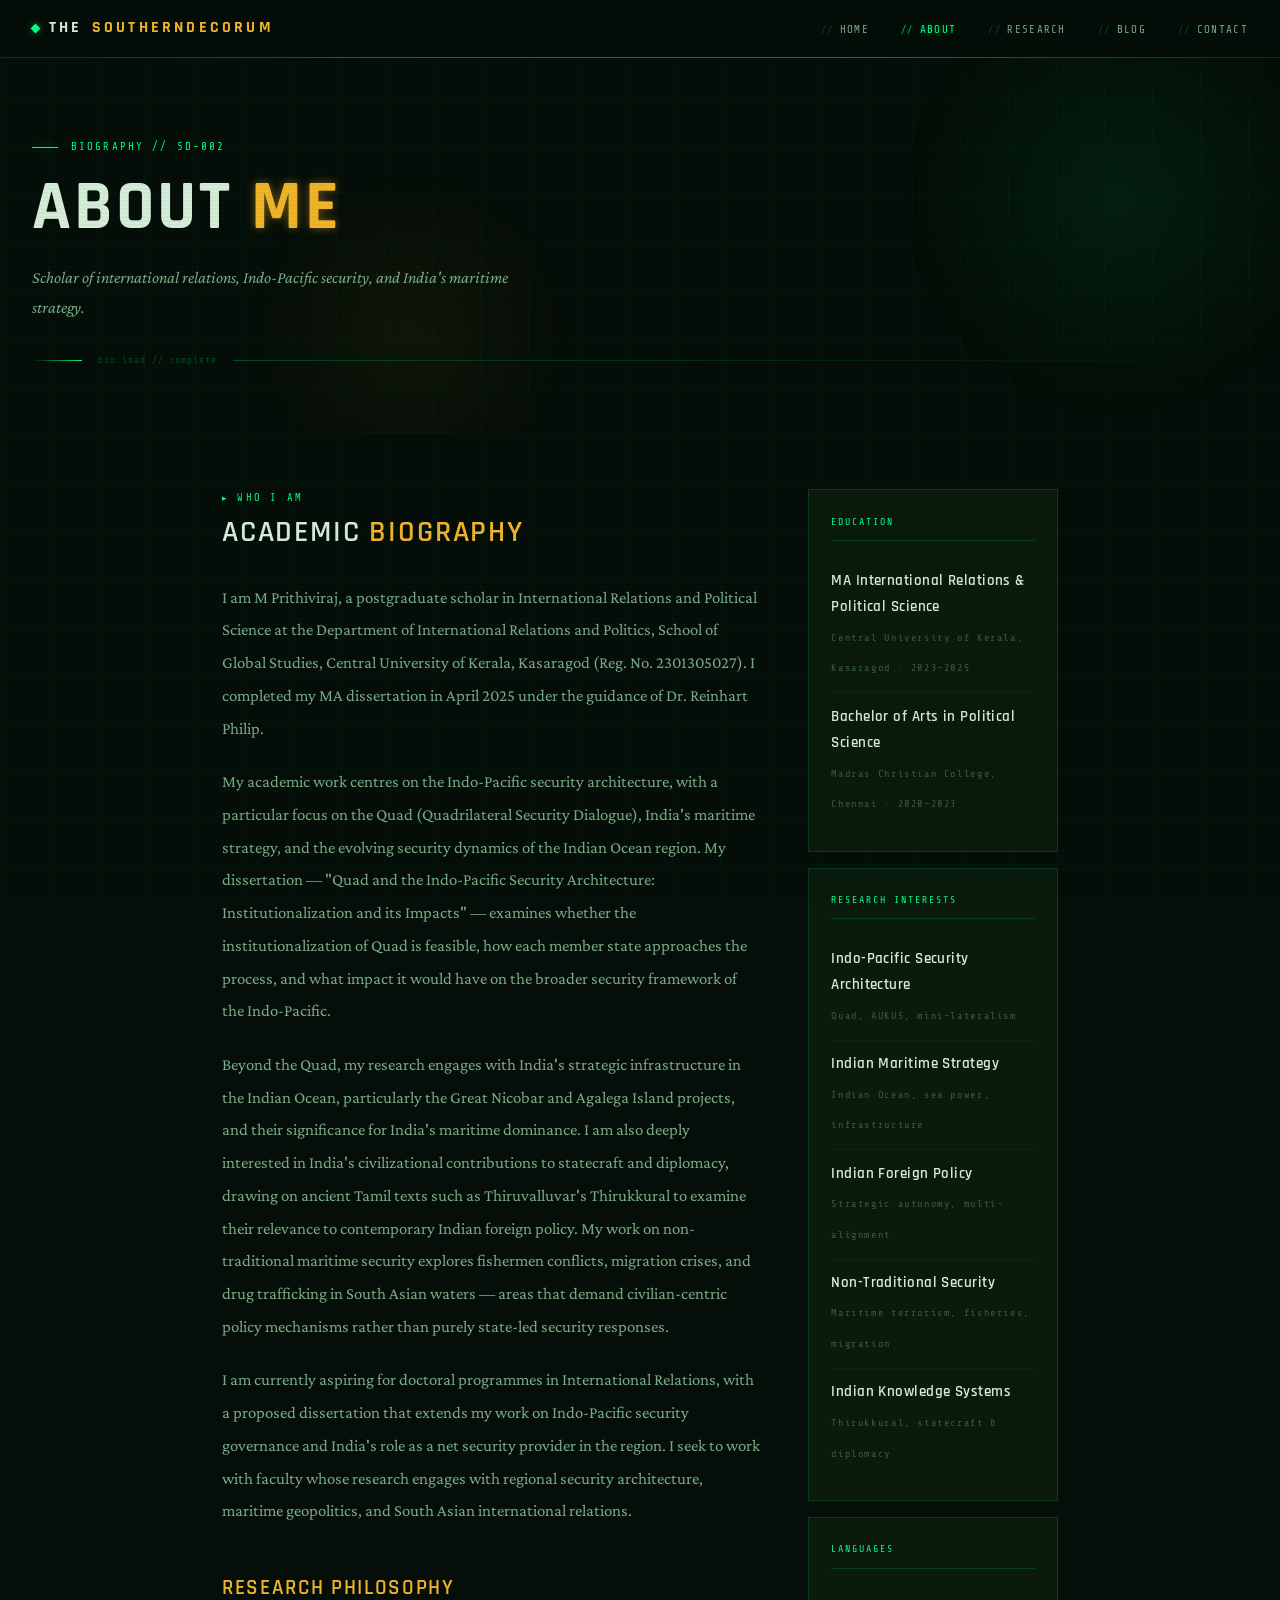
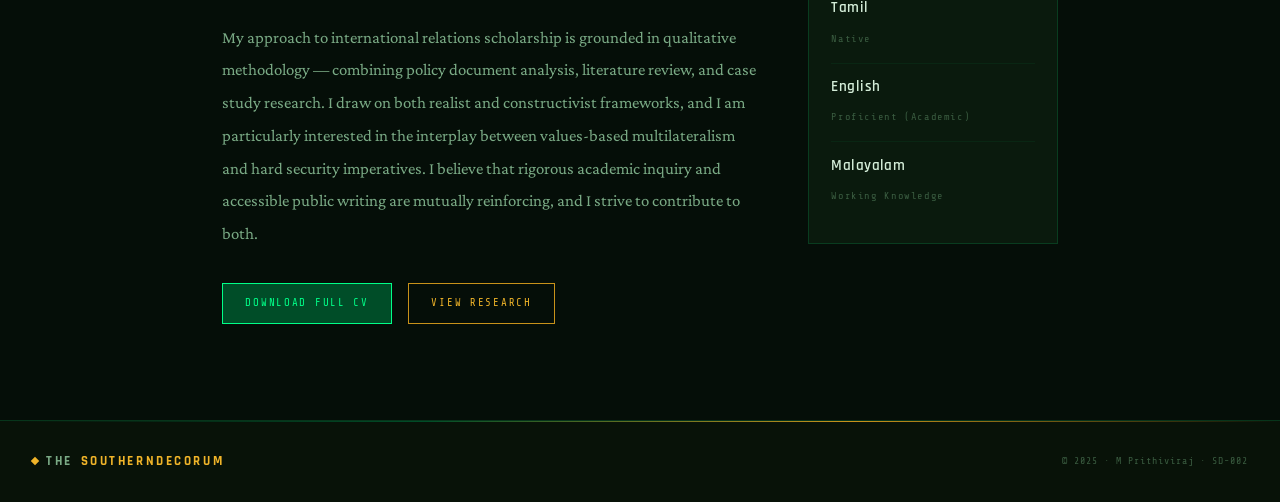
==== about.html @ d2f914d4 "Update about.html" ====
<!DOCTYPE html>
<html lang="en">
<head>
  <meta charset="UTF-8">
  <meta name="viewport" content="width=device-width, initial-scale=1.0">
  <title>About — The Southerndecorum</title>
  <link rel="stylesheet" href="style.css">
</head>
<body>
<div class="grid-bg"></div>

<nav>
  <a href="index.html" class="nav-brand"><span class="dot"></span>The <span>Southerndecorum</span></a>
  <ul class="nav-links">
    <li><a href="index.html">Home</a></li>
    <li><a href="about.html" class="active">About</a></li>
    <li><a href="research.html">Research</a></li>
    <li><a href="blog.html">Blog</a></li>
    <li><a href="contact.html">Contact</a></li>
  </ul>
</nav>

<header class="page-header">
  <div class="header-tag">Biography // SD-002</div>
  <h1>About <em>Me</em></h1>
  <p class="header-sub">Scholar of international relations, Indo-Pacific security, and India's maritime strategy.</p>
  <div class="header-divider"><span>bio.load // complete</span></div>
</header>

<main class="inner">
  <div class="about-grid">
    <div>
      <div class="section-label">Who I Am</div>
      <h2 class="section-heading">Academic <span>Biography</span></h2>

      <div class="article-body">
        <p>I am M Prithiviraj, a postgraduate scholar in International Relations and Political Science at the Department of International Relations and Politics, School of Global Studies, Central University of Kerala, Kasaragod (Reg. No. 2301305027). I completed my MA dissertation in April 2025 under the guidance of Dr. Reinhart Philip.</p>

        <p>My academic work centres on the Indo-Pacific security architecture, with a particular focus on the Quad (Quadrilateral Security Dialogue), India's maritime strategy, and the evolving security dynamics of the Indian Ocean region. My dissertation — "Quad and the Indo-Pacific Security Architecture: Institutionalization and its Impacts" — examines whether the institutionalization of Quad is feasible, how each member state approaches the process, and what impact it would have on the broader security framework of the Indo-Pacific.</p>

        <p>Beyond the Quad, my research engages with India's strategic infrastructure in the Indian Ocean, particularly the Great Nicobar and Agalega Island projects, and their significance for India's maritime dominance. I am also deeply interested in India's civilizational contributions to statecraft and diplomacy, drawing on ancient Tamil texts such as Thiruvalluvar's Thirukkural to examine their relevance to contemporary Indian foreign policy. My work on non-traditional maritime security explores fishermen conflicts, migration crises, and drug trafficking in South Asian waters — areas that demand civilian-centric policy mechanisms rather than purely state-led security responses.</p>

        <p>I am currently aspiring for doctoral programmes in International Relations, with a proposed dissertation that extends my work on Indo-Pacific security governance and India's role as a net security provider in the region. I seek to work with faculty whose research engages with regional security architecture, maritime geopolitics, and South Asian international relations.</p>

        <h2>Research Philosophy</h2>

        <p>My approach to international relations scholarship is grounded in qualitative methodology — combining policy document analysis, literature review, and case study research. I draw on both realist and constructivist frameworks, and I am particularly interested in the interplay between values-based multilateralism and hard security imperatives. I believe that rigorous academic inquiry and accessible public writing are mutually reinforcing, and I strive to contribute to both.</p>
      </div>

      <div class="mt-2">
        <a href="cv.pdf" class="btn btn-em" target="_blank">Download Full CV</a>
        <a href="research.html" class="btn btn-gold" style="margin-left:0.8rem;">View Research</a>
      </div>
    </div>

    <div>
      <div class="cred-box">
        <div class="cred-box-title">Education</div>
        <div class="cred-item">
          <strong>MA International Relations &amp; Political Science</strong>
          <span>Central University of Kerala, Kasaragod · 2023–2025</span>
        </div>
        <div class="cred-item">
          <strong>Bachelor of Arts in Political Science</strong>
          <span>Madras Christian College, Chennai · 2020–2023</span>
        </div>
      </div>

      <div class="cred-box">
        <div class="cred-box-title">Research Interests</div>
        <div class="cred-item"><strong>Indo-Pacific Security Architecture</strong><span>Quad, AUKUS, mini-lateralism</span></div>
        <div class="cred-item"><strong>Indian Maritime Strategy</strong><span>Indian Ocean, sea power, infrastructure</span></div>
        <div class="cred-item"><strong>Indian Foreign Policy</strong><span>Strategic autonomy, multi-alignment</span></div>
        <div class="cred-item"><strong>Non-Traditional Security</strong><span>Maritime terrorism, fisheries, migration</span></div>
        <div class="cred-item"><strong>Indian Knowledge Systems</strong><span>Thirukkural, statecraft &amp; diplomacy</span></div>
      </div>

      <div class="cred-box">
        <div class="cred-box-title">Languages</div>
        <div class="cred-item"><strong>Tamil</strong><span>Native</span></div>
        <div class="cred-item"><strong>English</strong><span>Proficient (Academic)</span></div>
        <div class="cred-item"><strong>Malayalam</strong><span>Working Knowledge</span></div>
      </div>
    </div>
  </div>
</main>

<footer>
  <div class="footer-brand"><span class="fd"></span> The <span>Southerndecorum</span></div>
  <div class="footer-note">© 2025 · M Prithiviraj · SD-002</div>
</footer>
</body>
</html>
---- style.css ----
@import url('https://fonts.googleapis.com/css2?family=Rajdhani:wght@300;400;500;600;700&family=Crimson+Pro:ital,wght@0,300;0,400;0,600;1,300;1,400&family=Share+Tech+Mono&display=swap');

*, *::before, *::after { box-sizing: border-box; margin: 0; padding: 0; }

:root {
  --bg:        #050e08;
  --bg2:       #081208;
  --bg3:       #0c1a0f;
  --panel:     #0a1a0d;
  --em:        #00ff88;
  --em-dim:    #00c96a;
  --em-dark:   #004d28;
  --gold:      #f0b429;
  --gold-dim:  #c8921a;
  --gold-pale: #ffd97a;
  --text:      #d4edd8;
  --text-dim:  #7aaa85;
  --text-faint:#3a5c40;
  --border:    rgba(0,255,136,0.15);
  --border-gold: rgba(240,180,41,0.25);
  --mono:      'Share Tech Mono', monospace;
  --sans:      'Rajdhani', sans-serif;
  --serif:     'Crimson Pro', Georgia, serif;
  --glow-sm:   0 0 8px rgba(0,255,136,0.4);
  --glow-gold: 0 0 10px rgba(240,180,41,0.45);
}

html { scroll-behavior: smooth; }

body {
  background: var(--bg);
  color: var(--text);
  font-family: var(--serif);
  font-size: 17px;
  line-height: 1.8;
  min-height: 100vh;
  overflow-x: hidden;
}

body::before {
  content: '';
  position: fixed; inset: 0;
  background: repeating-linear-gradient(0deg, transparent, transparent 2px, rgba(0,0,0,0.022) 2px, rgba(0,0,0,0.022) 4px);
  pointer-events: none; z-index: 9999;
}

.grid-bg {
  position: fixed; inset: 0;
  background-image:
    linear-gradient(rgba(0,255,136,0.032) 1px, transparent 1px),
    linear-gradient(90deg, rgba(0,255,136,0.032) 1px, transparent 1px);
  background-size: 48px 48px;
  pointer-events: none; z-index: 0;
}

/* ── NAV ── */
nav {
  position: sticky; top: 0; z-index: 500;
  background: rgba(5,14,8,0.96);
  backdrop-filter: blur(16px);
  border-bottom: 1px solid var(--border);
  padding: 0 2rem; height: 58px;
  display: flex; align-items: center; justify-content: space-between;
}
nav::after {
  content: ''; position: absolute; bottom: -1px; left: 0; right: 0; height: 1px;
  background: linear-gradient(90deg, transparent, var(--em), var(--gold), transparent);
  opacity: 0.35;
}
.nav-brand {
  font-family: var(--sans); font-size: 1rem; font-weight: 700;
  letter-spacing: 0.2em; text-transform: uppercase;
  text-decoration: none; color: var(--text);
  display: flex; align-items: center; gap: 0.6rem;
}
.nav-brand .dot { width: 7px; height: 7px; background: var(--em); transform: rotate(45deg); box-shadow: var(--glow-sm); flex-shrink: 0; }
.nav-brand span { color: var(--gold); }
.nav-links { display: flex; gap: 2rem; list-style: none; }
.nav-links a { font-family: var(--mono); font-size: 0.68rem; letter-spacing: 0.12em; text-transform: uppercase; color: var(--text-dim); text-decoration: none; transition: color 0.2s, text-shadow 0.2s; }
.nav-links a::before { content: '// '; color: var(--em-dark); font-size: 0.6rem; }
.nav-links a:hover, .nav-links a.active { color: var(--em); text-shadow: var(--glow-sm); }
.nav-links a:hover::before, .nav-links a.active::before { color: var(--em-dim); }

/* ── HOMEPAGE GRID ── */
.homepage {
  position: relative; z-index: 1;
  display: flex; flex-direction: column;
  max-width: 1200px; margin: 0 auto;
  padding: 0 1.5rem 4rem;
}

.hp-row {
  display: grid;
  border: 1px solid var(--border);
  border-top: none;
}
.hp-row:first-child { border-top: 1px solid var(--border); margin-top: 2rem; }

.hp-row-top  { grid-template-columns: 200px 1fr 280px; }
.hp-row-mid  { grid-template-columns: 1fr 1px 300px; }
.hp-row-bot  { grid-template-columns: 1fr 1px 300px; }

.hp-cell {
  padding: 2rem 1.8rem;
  border-right: 1px solid var(--border);
  position: relative;
}
.hp-cell:last-child { border-right: none; }

.vdivider {
  display: flex; flex-direction: column; align-items: center;
  padding: 1.5rem 0;
}
.vd-line { flex: 1; width: 1px; background: linear-gradient(180deg, transparent, var(--border), transparent); }
.vd-gem { width: 7px; height: 7px; background: var(--gold); transform: rotate(45deg); box-shadow: var(--glow-gold); flex-shrink: 0; margin: 6px 0; }

/* ── CELL SHARED ── */
.clabel {
  font-family: var(--mono); font-size: 0.64rem;
  letter-spacing: 0.22em; text-transform: uppercase;
  color: var(--em); margin-bottom: 1.2rem;
  display: flex; align-items: center; gap: 0.5rem;
}
.clabel::before { content: '▸'; font-size: 0.55rem; }

.clink {
  font-family: var(--mono); font-size: 0.68rem; letter-spacing: 0.12em;
  text-transform: uppercase; color: var(--em); text-decoration: none;
  transition: text-shadow 0.2s;
}
.clink:hover { text-shadow: var(--glow-sm); }
.clink.sm { font-size: 0.62rem; }

/* ── PHOTO CELL ── */
.photo-cell { display: flex; flex-direction: column; align-items: center; justify-content: center; gap: 1rem; }
.photo-frame { position: relative; padding: 2px; background: linear-gradient(135deg, var(--em-dark), var(--gold-dim)); }
.photo-frame::before, .photo-frame::after { content: ''; position: absolute; width: 16px; height: 16px; border-color: var(--gold); border-style: solid; }
.photo-frame::before { top: -5px; left: -5px; border-width: 2px 0 0 2px; }
.photo-frame::after  { bottom: -5px; right: -5px; border-width: 0 2px 2px 0; }
.photo-inner {
  width: 150px; height: 200px;
  background: var(--bg3); border: 1px solid var(--border);
  overflow: hidden; display: flex; align-items: center; justify-content: center;
}
.photo-inner img { width: 100%; height: 100%; object-fit: cover; object-position: center top; display: block; }
.photo-name { font-family: var(--sans); font-size: 0.9rem; font-weight: 600; letter-spacing: 0.1em; text-transform: uppercase; color: var(--gold); text-align: center; }

/* ── TITLE CELL ── */
.title-cell { display: flex; flex-direction: column; align-items: center; justify-content: center; text-align: center; padding: 3rem 2rem; }
.htag { font-family: var(--mono); font-size: 0.65rem; letter-spacing: 0.2em; text-transform: uppercase; color: var(--em); margin-bottom: 1rem; display: flex; align-items: center; gap: 0.6rem; }
.htag::before, .htag::after { content: ''; display: inline-block; width: 20px; height: 1px; background: var(--em); box-shadow: var(--glow-sm); }
.site-h1 { font-family: var(--sans); font-weight: 700; line-height: 1.0; font-size: clamp(2rem, 3.5vw, 3.2rem); letter-spacing: 0.04em; text-transform: uppercase; color: var(--text); }
.site-h1 em { font-style: normal; color: var(--gold); text-shadow: var(--glow-gold); }
.eg { color: var(--em); text-shadow: var(--glow-sm); }
.site-sub { font-family: var(--serif); font-size: 0.92rem; font-style: italic; color: var(--text-dim); margin-top: 1rem; max-width: 380px; line-height: 1.7; }
.title-line { width: 50px; height: 1px; background: linear-gradient(90deg, var(--em), var(--gold)); margin-top: 1.2rem; box-shadow: var(--glow-sm); }

/* ── ABOUT CELL ── */
.about-cell { display: flex; flex-direction: column; justify-content: center; }
.about-text { font-family: var(--serif); font-size: 0.95rem; color: var(--text-dim); line-height: 1.85; margin-bottom: 1rem; }

/* ── BLOG CELL ── */
.blog-card { border-left: 2px solid var(--border); padding: 0.9rem 1rem; margin-bottom: 0.8rem; transition: border-color 0.2s; }
.blog-card:hover { border-left-color: var(--em); }
.featured-card { border-left-color: var(--gold); background: rgba(240,180,41,0.03); padding: 1.2rem; margin-bottom: 1.2rem; }
.featured-card:hover { border-left-color: var(--gold-pale); }
.soon-card { opacity: 0.4; }
.bcard-tag { font-family: var(--mono); font-size: 0.6rem; letter-spacing: 0.16em; text-transform: uppercase; color: var(--gold); margin-bottom: 0.35rem; }
.bcard-title { font-family: var(--sans); font-size: 1rem; font-weight: 600; letter-spacing: 0.03em; color: var(--text); text-decoration: none; display: block; margin-bottom: 0.4rem; transition: color 0.2s; line-height: 1.3; }
.bcard-title:hover { color: var(--em); }
.bcard-title.sm { font-size: 0.88rem; }
.bcard-desc { font-family: var(--serif); font-size: 0.86rem; color: var(--text-dim); line-height: 1.7; margin-bottom: 0.6rem; }

/* ── RESEARCH CELL ── */
.rcard { display: flex; gap: 1rem; align-items: flex-start; padding: 0.9rem 0; border-bottom: 1px solid rgba(0,255,136,0.06); }
.rcard:last-of-type { border-bottom: none; }
.rcard-num { font-family: var(--mono); font-size: 0.68rem; color: var(--em); flex-shrink: 0; padding-top: 3px; letter-spacing: 0.06em; }
.rcard-title { font-family: var(--sans); font-size: 0.92rem; font-weight: 600; color: var(--text); text-decoration: none; display: block; margin-bottom: 0.2rem; transition: color 0.2s; line-height: 1.35; }
.rcard-title:hover { color: var(--em); }
.rcard-meta { font-family: var(--mono); font-size: 0.6rem; color: var(--text-faint); letter-spacing: 0.06em; }

/* ── CONTACTS CELL ── */
.contact-row { display: flex; gap: 1rem; align-items: center; padding: 0.8rem 0; border-bottom: 1px solid rgba(0,255,136,0.06); text-decoration: none; transition: background 0.15s; }
.contact-row:last-of-type { border-bottom: none; }
.contact-row:hover .cval { color: var(--em); }
.cicon { font-family: var(--mono); font-size: 0.68rem; color: var(--gold); background: rgba(240,180,41,0.1); border: 1px solid var(--border-gold); width: 28px; height: 28px; display: flex; align-items: center; justify-content: center; flex-shrink: 0; }
.ctype { font-family: var(--mono); font-size: 0.58rem; letter-spacing: 0.14em; text-transform: uppercase; color: var(--text-faint); display: block; }
.cval { font-family: var(--serif); font-size: 0.88rem; color: var(--text-dim); transition: color 0.2s; }

/* ── DOWNLOAD LINKS CELL ── */
.dlrow { display: flex; gap: 0.8rem; align-items: center; padding: 0.7rem 0; border-bottom: 1px solid rgba(0,255,136,0.06); text-decoration: none; }
.dlrow:last-child { border-bottom: none; }
.dlrow:hover .dlname { color: var(--em); }
.dlnum { font-family: var(--mono); font-size: 0.63rem; color: var(--em-dim); flex-shrink: 0; min-width: 32px; }
.dlname { font-family: var(--serif); font-size: 0.88rem; color: var(--text-dim); flex: 1; transition: color 0.2s; line-height: 1.3; }
.dlext { font-family: var(--mono); font-size: 0.58rem; letter-spacing: 0.1em; color: var(--text-faint); flex-shrink: 0; transition: color 0.2s; }
.gold-dl .dlnum { color: var(--gold); }
.gold-dl:hover .dlname { color: var(--gold-pale); }

/* ── INNER PAGES ── */
.page-header { position: relative; z-index: 1; padding: 5rem 2rem 4rem; overflow: hidden; }
.page-header::before { content: ''; position: absolute; top: -100px; right: -80px; width: 480px; height: 480px; background: radial-gradient(circle, rgba(0,255,136,0.07) 0%, transparent 65%); pointer-events: none; }
.page-header::after  { content: ''; position: absolute; bottom: -80px; left: 18%; width: 360px; height: 360px; background: radial-gradient(circle, rgba(240,180,41,0.05) 0%, transparent 65%); pointer-events: none; }
.header-tag { font-family: var(--mono); font-size: 0.67rem; letter-spacing: 0.2em; text-transform: uppercase; color: var(--em); margin-bottom: 1rem; display: flex; align-items: center; gap: 0.8rem; position: relative; z-index: 1; }
.header-tag::before { content: ''; display: inline-block; width: 26px; height: 1px; background: var(--em); box-shadow: var(--glow-sm); }
.page-header h1 { font-family: var(--sans); font-weight: 700; font-size: clamp(2.6rem, 5.5vw, 4.8rem); line-height: 1.0; letter-spacing: 0.04em; text-transform: uppercase; color: var(--text); position: relative; z-index: 1; }
.page-header h1 em { font-style: normal; color: var(--gold); text-shadow: var(--glow-gold); }
.header-sub { font-family: var(--serif); font-size: 1.05rem; font-style: italic; color: var(--text-dim); margin-top: 1.2rem; max-width: 500px; position: relative; z-index: 1; }
.header-divider { display: flex; align-items: center; gap: 1rem; margin-top: 1.8rem; position: relative; z-index: 1; }
.header-divider span { font-family: var(--mono); font-size: 0.6rem; color: var(--em-dark); letter-spacing: 0.1em; }
.header-divider::before { content: ''; height: 1px; width: 50px; background: linear-gradient(90deg, transparent, var(--em)); }
.header-divider::after  { content: ''; flex: 1; height: 1px; background: linear-gradient(90deg, var(--em-dark), transparent); }

main.inner { position: relative; z-index: 1; max-width: 900px; margin: 0 auto; padding: 3.5rem 2rem 6rem; }

.section-label { font-family: var(--mono); font-size: 0.65rem; letter-spacing: 0.22em; text-transform: uppercase; color: var(--em); margin-bottom: 0.5rem; display: flex; align-items: center; gap: 0.5rem; }
.section-label::before { content: '▸'; font-size: 0.55rem; }
.section-heading { font-family: var(--sans); font-size: 1.9rem; font-weight: 600; letter-spacing: 0.06em; text-transform: uppercase; color: var(--text); margin-bottom: 2rem; line-height: 1.1; }
.section-heading span { color: var(--gold); }

.panel { background: var(--panel); border: 1px solid var(--border); padding: 2rem; position: relative; transition: border-color 0.3s, box-shadow 0.3s; }
.panel:hover { border-color: rgba(0,255,136,0.3); box-shadow: 0 0 26px rgba(0,255,136,0.05); }
.panel-header { font-family: var(--mono); font-size: 0.62rem; color: var(--text-faint); letter-spacing: 0.14em; text-transform: uppercase; border-bottom: 1px solid var(--border); padding-bottom: 0.7rem; margin-bottom: 1.2rem; display: flex; justify-content: space-between; align-items: center; }
.panel-status { color: var(--em); display: flex; align-items: center; gap: 4px; }
.panel-status::before { content: ''; width: 5px; height: 5px; border-radius: 50%; background: var(--em); box-shadow: var(--glow-sm); animation: blink 2s ease-in-out infinite; }
@keyframes blink { 0%,100%{opacity:1} 50%{opacity:0.3} }

.tech-divider { display: flex; align-items: center; gap: 1rem; margin: 2.5rem 0; }
.tech-divider::before { content: ''; flex: 1; height: 1px; background: linear-gradient(90deg, transparent, var(--border)); }
.tech-divider::after  { content: ''; flex: 1; height: 1px; background: linear-gradient(90deg, var(--border), transparent); }
.td-inner { font-family: var(--mono); font-size: 0.58rem; letter-spacing: 0.14em; color: var(--text-faint); display: flex; align-items: center; gap: 0.5rem; }
.td-gem { width: 6px; height: 6px; background: var(--gold); transform: rotate(45deg); box-shadow: var(--glow-gold); }

.research-list { display: flex; flex-direction: column; gap: 1.4rem; }
.research-item { border: 1px solid var(--border); padding: 1.7rem; background: var(--panel); position: relative; transition: border-color 0.25s, box-shadow 0.25s; }
.research-item::before { content: ''; position: absolute; left: 0; top: 0; bottom: 0; width: 3px; background: linear-gradient(180deg, var(--em), var(--gold)); opacity: 0; transition: opacity 0.25s; }
.research-item:hover { border-color: rgba(0,255,136,0.28); box-shadow: 0 0 22px rgba(0,255,136,0.05); }
.research-item:hover::before { opacity: 1; }
.research-type { font-family: var(--mono); font-size: 0.62rem; letter-spacing: 0.15em; text-transform: uppercase; color: var(--gold); margin-bottom: 0.5rem; }
.research-type::before { content: '[ '; color: var(--em-dark); }
.research-type::after  { content: ' ]'; color: var(--em-dark); }
.research-title { font-family: var(--sans); font-size: 1.22rem; font-weight: 600; letter-spacing: 0.03em; color: var(--text); margin-bottom: 0.4rem; line-height: 1.3; }
.research-meta { font-family: var(--mono); font-size: 0.64rem; color: var(--text-faint); margin-bottom: 0.8rem; letter-spacing: 0.06em; }
.research-abstract { font-family: var(--serif); font-size: 0.93rem; color: var(--text-dim); line-height: 1.85; margin-bottom: 0.9rem; }
.research-link { font-family: var(--mono); font-size: 0.64rem; letter-spacing: 0.14em; text-transform: uppercase; color: var(--em); text-decoration: none; display: inline-flex; align-items: center; gap: 0.4rem; transition: text-shadow 0.2s; }
.research-link:hover { text-shadow: var(--glow-sm); }
.research-link::after { content: '→'; }

.blog-list { display: flex; flex-direction: column; }
.blog-entry { display: grid; grid-template-columns: 72px 1fr auto; gap: 1.4rem; align-items: center; padding: 1.4rem 0; border-bottom: 1px solid rgba(0,255,136,0.07); text-decoration: none; color: inherit; }
.blog-entry:first-child { border-top: 1px solid rgba(0,255,136,0.07); }
.blog-entry:hover .blog-entry-title { color: var(--em); text-shadow: var(--glow-sm); }
.blog-entry:hover .blog-arrow { opacity: 1; transform: translateX(0); }
.blog-date { font-family: var(--mono); font-size: 0.62rem; color: var(--text-faint); letter-spacing: 0.06em; line-height: 1.5; text-align: right; }
.blog-entry-title { font-family: var(--sans); font-size: 1.05rem; font-weight: 600; letter-spacing: 0.03em; color: var(--text); margin-bottom: 0.3rem; transition: color 0.2s, text-shadow 0.2s; line-height: 1.3; }
.blog-summary { font-family: var(--serif); font-size: 0.88rem; color: var(--text-dim); line-height: 1.6; }
.blog-tag { font-family: var(--mono); font-size: 0.56rem; letter-spacing: 0.14em; text-transform: uppercase; color: var(--gold); margin-top: 0.3rem; display: block; }
.blog-arrow { font-family: var(--mono); font-size: 0.82rem; color: var(--em); opacity: 0; transform: translateX(-6px); transition: all 0.2s; }

.about-grid { display: grid; grid-template-columns: 1fr 250px; gap: 3rem; align-items: start; }
.cred-box { border: 1px solid var(--border); background: var(--panel); padding: 1.4rem; margin-bottom: 1rem; }
.cred-box-title { font-family: var(--mono); font-size: 0.62rem; letter-spacing: 0.2em; text-transform: uppercase; color: var(--em); margin-bottom: 1rem; padding-bottom: 0.6rem; border-bottom: 1px solid var(--border); }
.cred-item { padding: 0.65rem 0; border-bottom: 1px solid rgba(0,255,136,0.05); }
.cred-item:last-child { border-bottom: none; }
.cred-item strong { display: block; color: var(--text); font-family: var(--sans); font-size: 0.92rem; font-weight: 600; letter-spacing: 0.03em; }
.cred-item span { color: var(--text-faint); font-family: var(--mono); font-size: 0.64rem; letter-spacing: 0.06em; }

.contact-grid { display: grid; grid-template-columns: 1fr 1fr; gap: 1rem; margin-top: 2rem; }
.contact-card { border: 1px solid var(--border); padding: 1.4rem; background: var(--panel); transition: border-color 0.2s; }
.contact-card:hover { border-color: rgba(0,255,136,0.28); }
.contact-card-label { font-family: var(--mono); font-size: 0.62rem; letter-spacing: 0.2em; text-transform: uppercase; color: var(--em); margin-bottom: 0.8rem; }
.contact-card p, .contact-card a { font-family: var(--serif); font-size: 0.93rem; color: var(--text-dim); text-decoration: none; line-height: 1.8; transition: color 0.2s; }
.contact-card a:hover { color: var(--em); }

.article-body { font-family: var(--serif); font-size: 1.05rem; line-height: 1.95; color: var(--text-dim); }
.article-body h2 { font-family: var(--sans); font-size: 1.3rem; font-weight: 600; letter-spacing: 0.08em; text-transform: uppercase; color: var(--gold); margin: 2.5rem 0 0.8rem; }
.article-body p { margin-bottom: 1.3rem; }
.article-body blockquote { border-left: 2px solid var(--gold); padding: 0.5rem 0 0.5rem 1.5rem; margin: 2rem 0; font-style: italic; color: var(--text-faint); background: rgba(240,180,41,0.025); }

.btn { font-family: var(--mono); font-size: 0.67rem; letter-spacing: 0.16em; text-transform: uppercase; text-decoration: none; padding: 0.62rem 1.4rem; border: 1px solid; cursor: pointer; transition: all 0.2s; display: inline-block; }
.btn-em   { background: var(--em-dark); color: var(--em); border-color: var(--em); }
.btn-em:hover   { background: rgba(0,255,136,0.12); box-shadow: var(--glow-sm); }
.btn-gold { background: transparent; color: var(--gold); border-color: var(--gold-dim); }
.btn-gold:hover { background: rgba(240,180,41,0.1); border-color: var(--gold); box-shadow: var(--glow-gold); }
.btn-ghost { background: transparent; color: var(--text-dim); border-color: var(--border); }
.btn-ghost:hover { color: var(--text); border-color: rgba(0,255,136,0.28); }

.mt-1{margin-top:1rem;} .mt-2{margin-top:2rem;} .mt-3{margin-top:3rem;}

footer { position: relative; z-index: 1; background: var(--bg2); border-top: 1px solid var(--border); padding: 1.8rem 2rem; display: flex; align-items: center; justify-content: space-between; flex-wrap: wrap; gap: 1rem; }
footer::before { content: ''; position: absolute; top: 0; left: 0; right: 0; height: 1px; background: linear-gradient(90deg, transparent, var(--em-dark), var(--gold-dim), transparent); }
.footer-brand { font-family: var(--sans); font-size: 0.8rem; font-weight: 700; letter-spacing: 0.2em; text-transform: uppercase; color: var(--text-dim); display: flex; align-items: center; gap: 0.5rem; }
.footer-brand .fd { width: 6px; height: 6px; background: var(--gold); transform: rotate(45deg); }
.footer-brand span { color: var(--gold); }
.footer-note { font-family: var(--mono); font-size: 0.62rem; color: var(--text-faint); letter-spacing: 0.1em; }

@keyframes fadeUp { from{opacity:0;transform:translateY(16px);} to{opacity:1;transform:translateY(0);} }
.anim{animation:fadeUp 0.55s ease forwards;}
.d1{animation-delay:0.08s;opacity:0;} .d2{animation-delay:0.18s;opacity:0;}
.d3{animation-delay:0.3s;opacity:0;}  .d4{animation-delay:0.44s;opacity:0;}

@media (max-width: 900px) {
  .hp-row-top { grid-template-columns: 1fr 1fr; }
  .photo-cell { grid-column: 1 / -1; flex-direction: row; justify-content: flex-start; border-right: none; border-bottom: 1px solid var(--border); }
  .hp-row-mid, .hp-row-bot { grid-template-columns: 1fr; }
  .vdivider { display: none; }
  .hp-cell { border-right: none; border-bottom: 1px solid var(--border); }
}
@media (max-width: 640px) {
  nav { padding: 0 1rem; } .nav-links { gap: 1rem; } .nav-links a::before { display: none; }
  .hp-row-top { grid-template-columns: 1fr; }
  .about-grid, .contact-grid { grid-template-columns: 1fr; }
  .blog-entry { grid-template-columns: 56px 1fr; } .blog-arrow { display: none; }
  footer { flex-direction: column; text-align: center; padding: 1.4rem 1rem; }
}
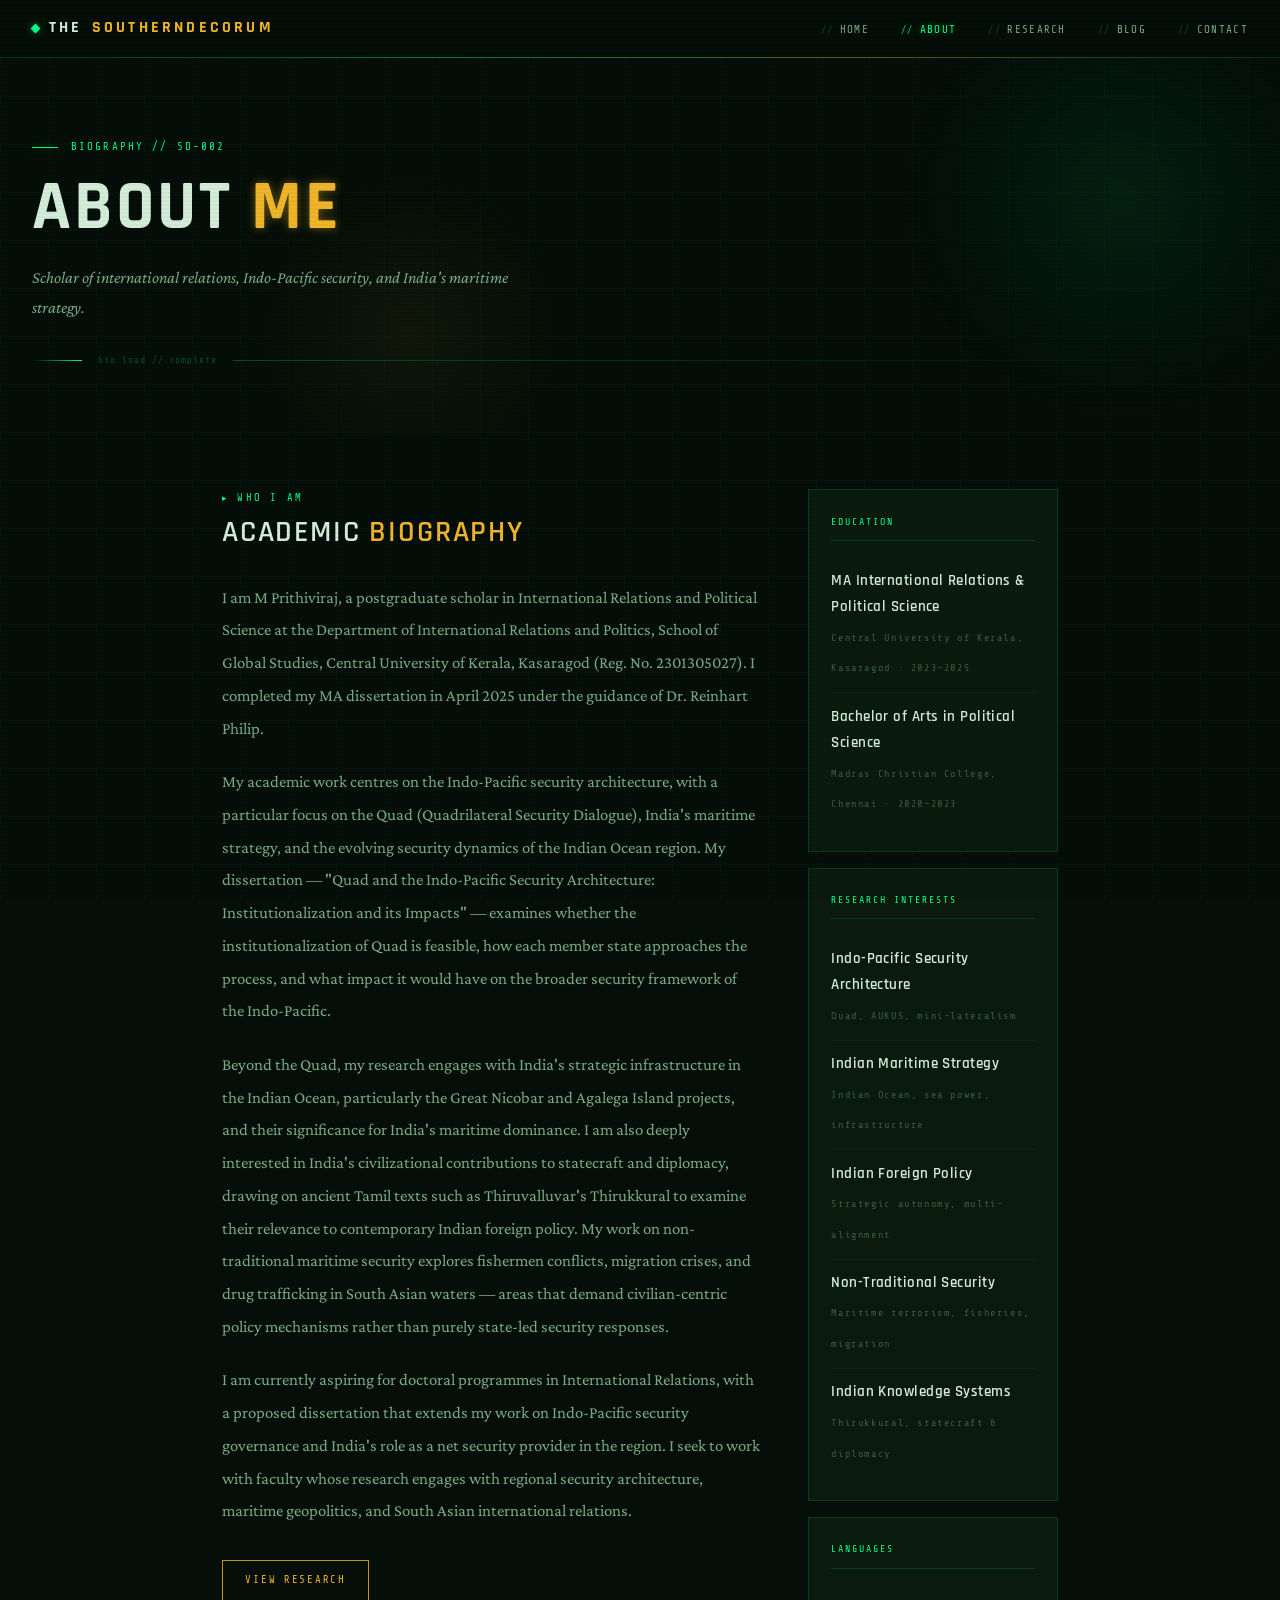
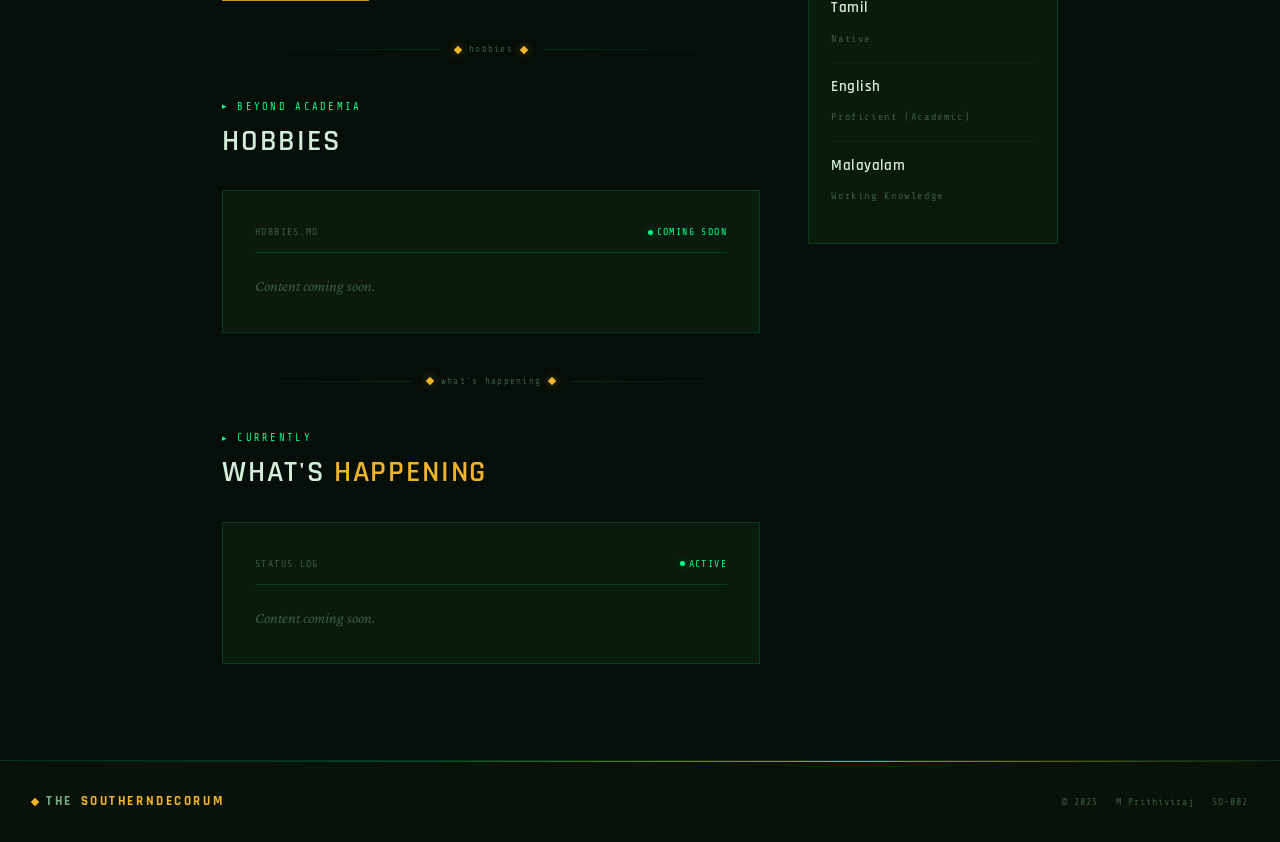
==== commit be5617a2: "Update about.html" ====
--- a/about.html
+++ b/about.html
@@ -41,16 +41,30 @@
         <p>Beyond the Quad, my research engages with India's strategic infrastructure in the Indian Ocean, particularly the Great Nicobar and Agalega Island projects, and their significance for India's maritime dominance. I am also deeply interested in India's civilizational contributions to statecraft and diplomacy, drawing on ancient Tamil texts such as Thiruvalluvar's Thirukkural to examine their relevance to contemporary Indian foreign policy. My work on non-traditional maritime security explores fishermen conflicts, migration crises, and drug trafficking in South Asian waters — areas that demand civilian-centric policy mechanisms rather than purely state-led security responses.</p>
 
         <p>I am currently aspiring for doctoral programmes in International Relations, with a proposed dissertation that extends my work on Indo-Pacific security governance and India's role as a net security provider in the region. I seek to work with faculty whose research engages with regional security architecture, maritime geopolitics, and South Asian international relations.</p>
-
-        <h2>Research Philosophy</h2>
-
-        <p>My approach to international relations scholarship is grounded in qualitative methodology — combining policy document analysis, literature review, and case study research. I draw on both realist and constructivist frameworks, and I am particularly interested in the interplay between values-based multilateralism and hard security imperatives. I believe that rigorous academic inquiry and accessible public writing are mutually reinforcing, and I strive to contribute to both.</p>
       </div>
 
       <div class="mt-2">
-        <a href="cv.pdf" class="btn btn-em" target="_blank">Download Full CV</a>
-        <a href="research.html" class="btn btn-gold" style="margin-left:0.8rem;">View Research</a>
+        <a href="research.html" class="btn btn-gold">View Research</a>
       </div>
+
+      <div class="tech-divider" style="margin-top:2.5rem;"><div class="td-inner"><span class="td-gem"></span> hobbies <span class="td-gem"></span></div></div>
+
+      <div class="section-label">Beyond Academia</div>
+      <h2 class="section-heading">Hobbies</h2>
+      <div class="panel" style="min-height:80px;">
+        <div class="panel-header"><span>hobbies.md</span><span class="panel-status">coming soon</span></div>
+        <p style="font-family:var(--serif);font-size:0.95rem;color:var(--text-faint);font-style:italic;">Content coming soon.</p>
+      </div>
+
+      <div class="tech-divider" style="margin-top:2.5rem;"><div class="td-inner"><span class="td-gem"></span> what's happening <span class="td-gem"></span></div></div>
+
+      <div class="section-label">Currently</div>
+      <h2 class="section-heading">What's <span>Happening</span></h2>
+      <div class="panel" style="min-height:80px;">
+        <div class="panel-header"><span>status.log</span><span class="panel-status">active</span></div>
+        <p style="font-family:var(--serif);font-size:0.95rem;color:var(--text-faint);font-style:italic;">Content coming soon.</p>
+      </div>
+
     </div>
 
     <div>
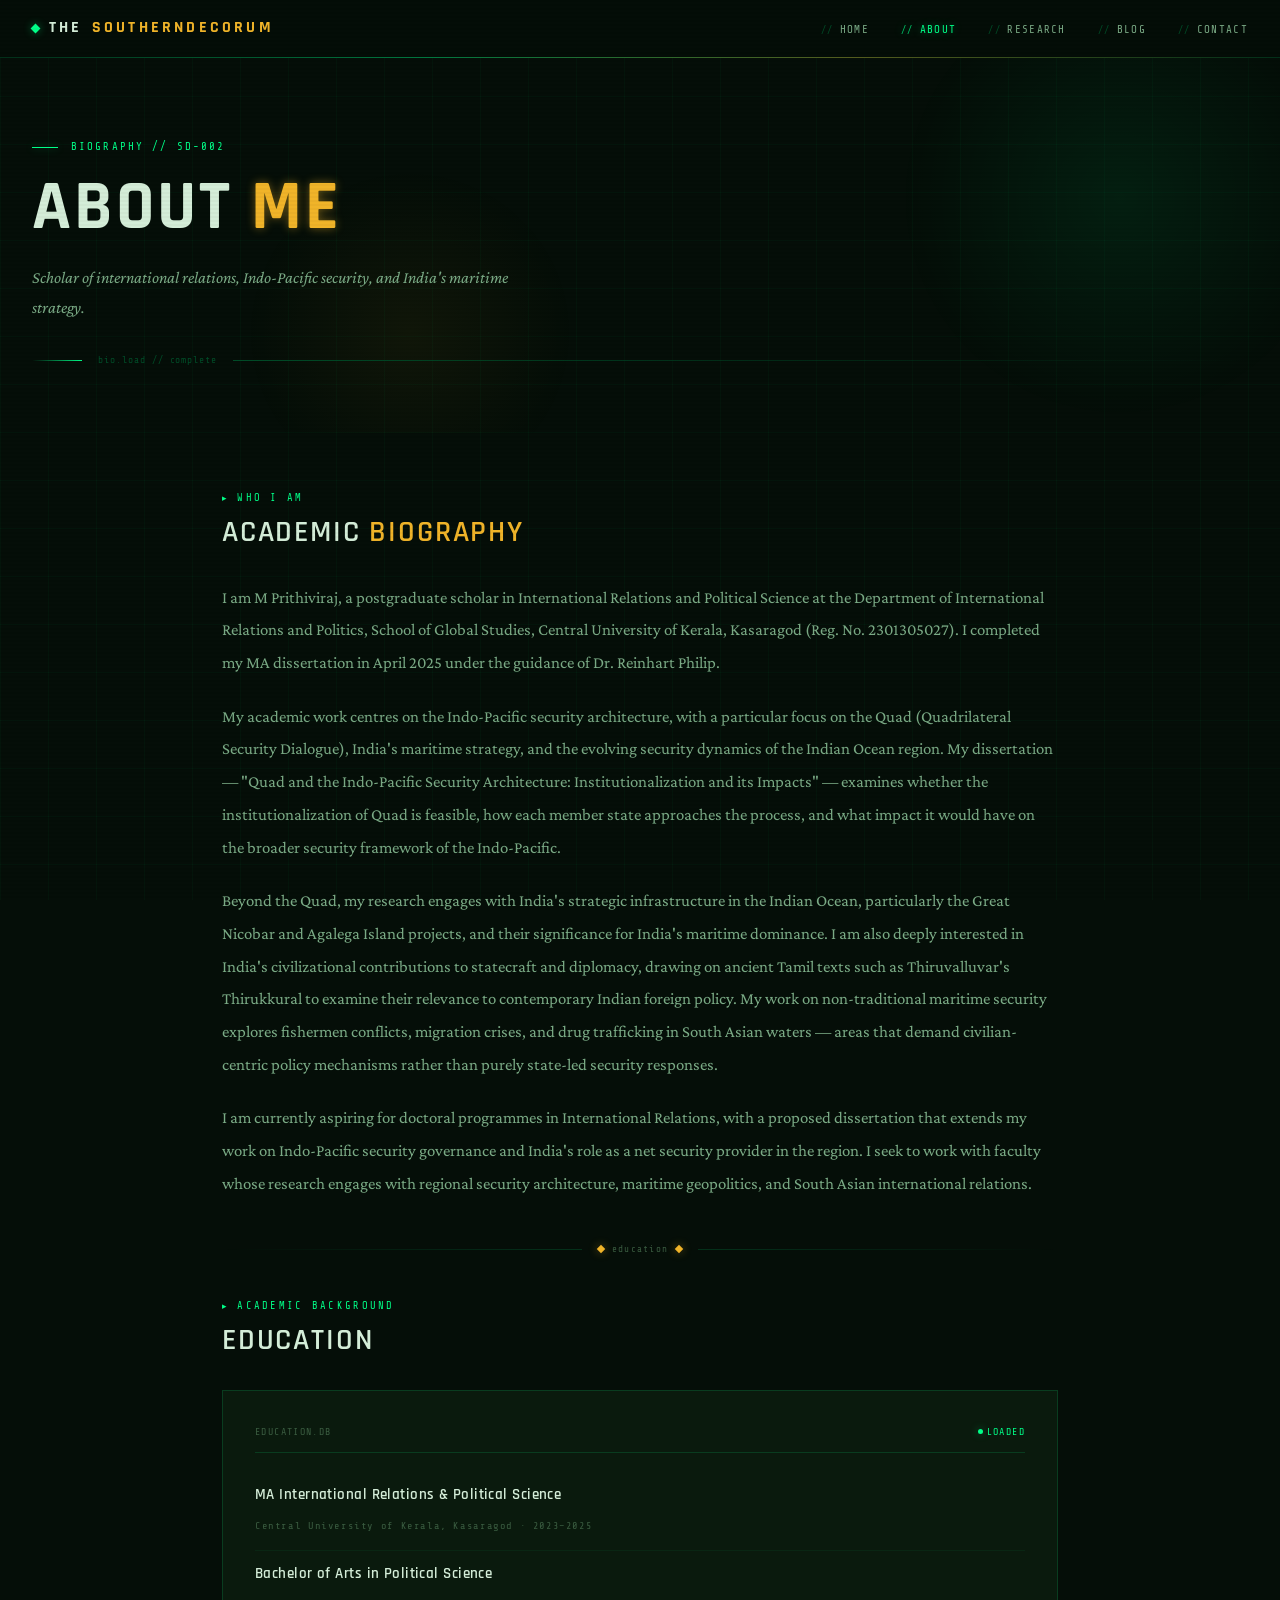
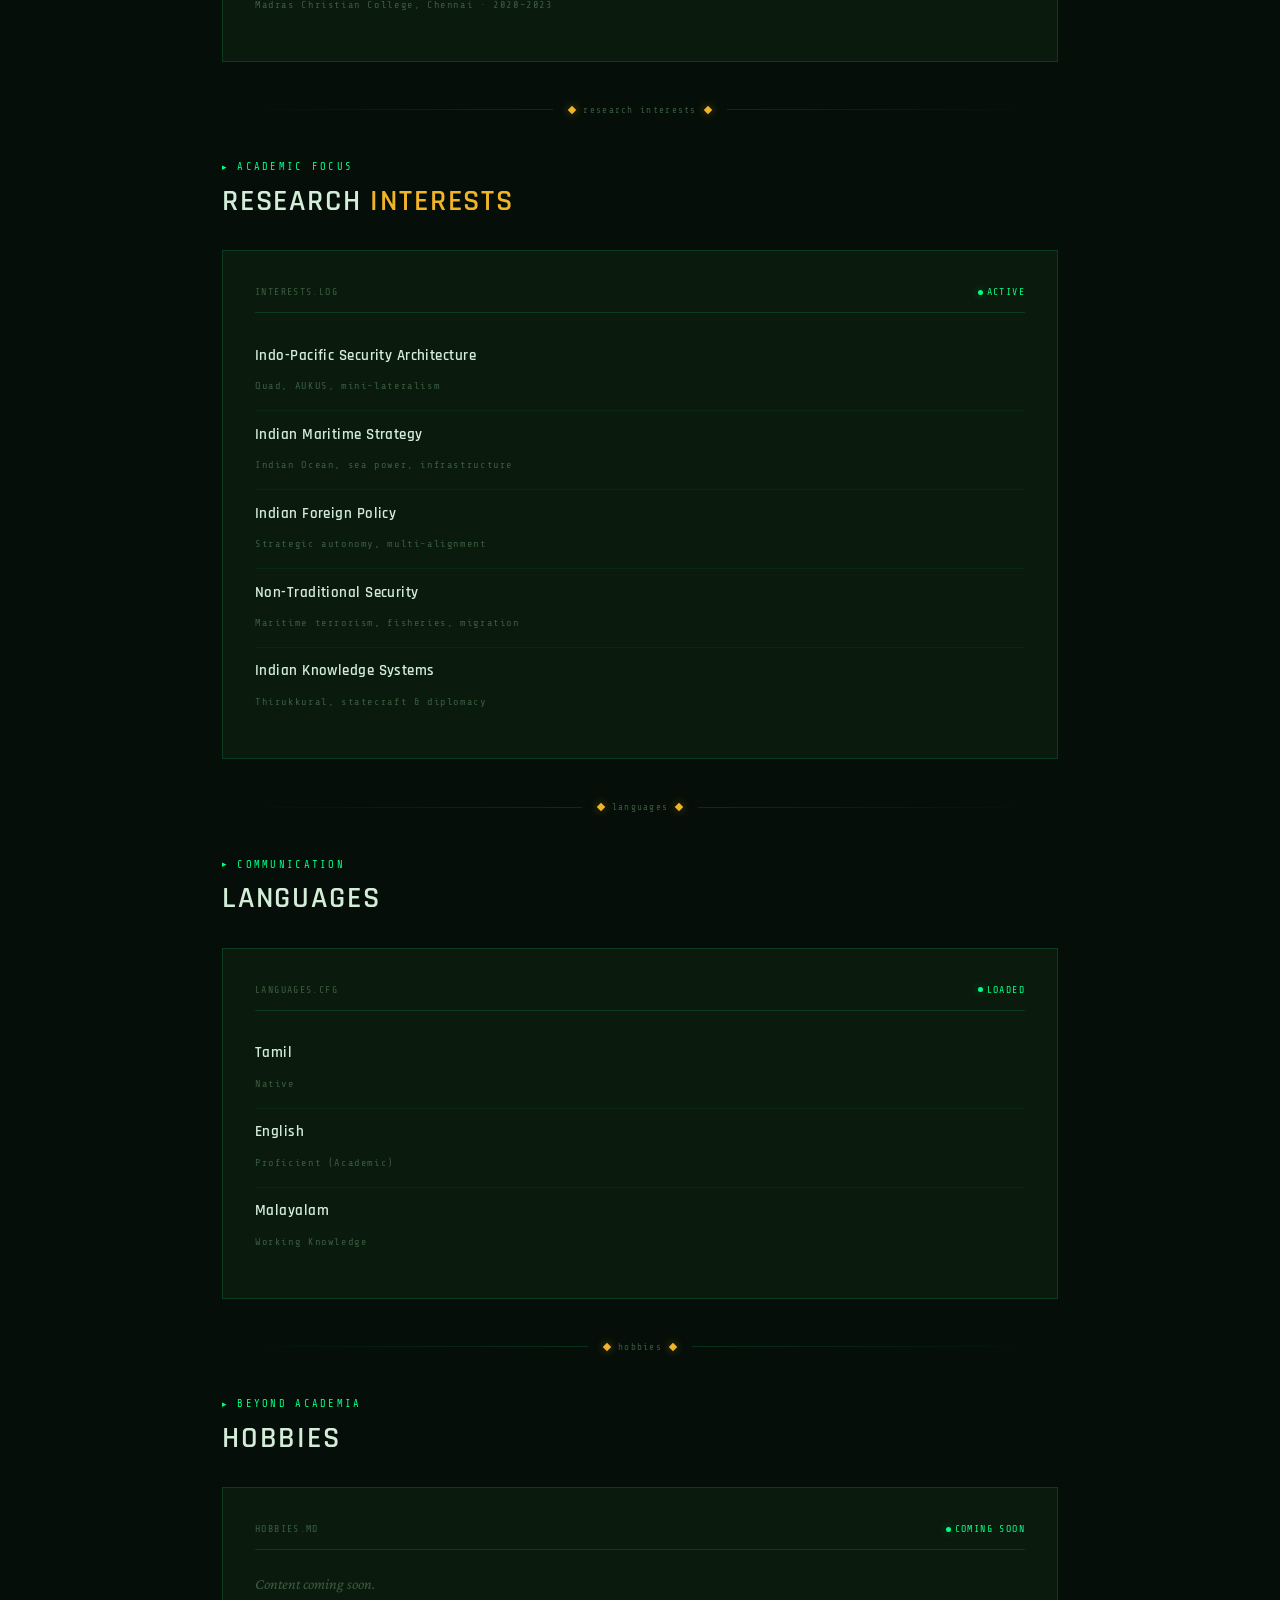
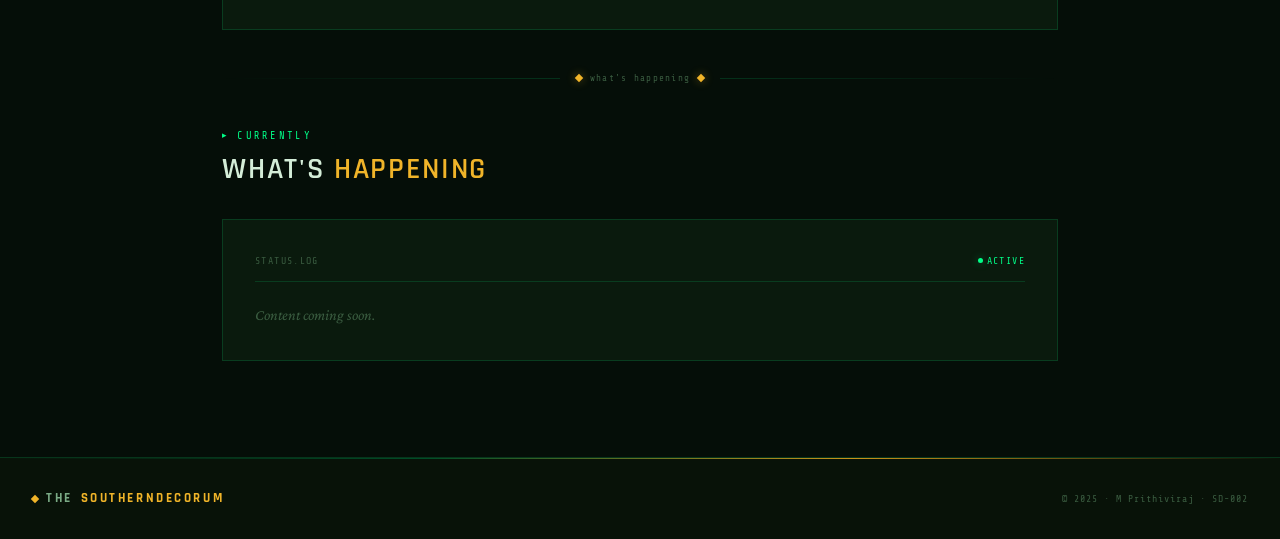
==== commit 6209e701: "Update about.html" ====
--- a/about.html
+++ b/about.html
@@ -28,75 +28,75 @@
 </header>
 
 <main class="inner">
-  <div class="about-grid">
-    <div>
-      <div class="section-label">Who I Am</div>
-      <h2 class="section-heading">Academic <span>Biography</span></h2>
 
-      <div class="article-body">
-        <p>I am M Prithiviraj, a postgraduate scholar in International Relations and Political Science at the Department of International Relations and Politics, School of Global Studies, Central University of Kerala, Kasaragod (Reg. No. 2301305027). I completed my MA dissertation in April 2025 under the guidance of Dr. Reinhart Philip.</p>
+  <!-- Academic Biography -->
+  <div class="section-label">Who I Am</div>
+  <h2 class="section-heading">Academic <span>Biography</span></h2>
+  <div class="article-body">
+    <p>I am M Prithiviraj, a postgraduate scholar in International Relations and Political Science at the Department of International Relations and Politics, School of Global Studies, Central University of Kerala, Kasaragod (Reg. No. 2301305027). I completed my MA dissertation in April 2025 under the guidance of Dr. Reinhart Philip.</p>
+    <p>My academic work centres on the Indo-Pacific security architecture, with a particular focus on the Quad (Quadrilateral Security Dialogue), India's maritime strategy, and the evolving security dynamics of the Indian Ocean region. My dissertation — "Quad and the Indo-Pacific Security Architecture: Institutionalization and its Impacts" — examines whether the institutionalization of Quad is feasible, how each member state approaches the process, and what impact it would have on the broader security framework of the Indo-Pacific.</p>
+    <p>Beyond the Quad, my research engages with India's strategic infrastructure in the Indian Ocean, particularly the Great Nicobar and Agalega Island projects, and their significance for India's maritime dominance. I am also deeply interested in India's civilizational contributions to statecraft and diplomacy, drawing on ancient Tamil texts such as Thiruvalluvar's Thirukkural to examine their relevance to contemporary Indian foreign policy. My work on non-traditional maritime security explores fishermen conflicts, migration crises, and drug trafficking in South Asian waters — areas that demand civilian-centric policy mechanisms rather than purely state-led security responses.</p>
+    <p>I am currently aspiring for doctoral programmes in International Relations, with a proposed dissertation that extends my work on Indo-Pacific security governance and India's role as a net security provider in the region. I seek to work with faculty whose research engages with regional security architecture, maritime geopolitics, and South Asian international relations.</p>
+  </div>
 
-        <p>My academic work centres on the Indo-Pacific security architecture, with a particular focus on the Quad (Quadrilateral Security Dialogue), India's maritime strategy, and the evolving security dynamics of the Indian Ocean region. My dissertation — "Quad and the Indo-Pacific Security Architecture: Institutionalization and its Impacts" — examines whether the institutionalization of Quad is feasible, how each member state approaches the process, and what impact it would have on the broader security framework of the Indo-Pacific.</p>
-
-        <p>Beyond the Quad, my research engages with India's strategic infrastructure in the Indian Ocean, particularly the Great Nicobar and Agalega Island projects, and their significance for India's maritime dominance. I am also deeply interested in India's civilizational contributions to statecraft and diplomacy, drawing on ancient Tamil texts such as Thiruvalluvar's Thirukkural to examine their relevance to contemporary Indian foreign policy. My work on non-traditional maritime security explores fishermen conflicts, migration crises, and drug trafficking in South Asian waters — areas that demand civilian-centric policy mechanisms rather than purely state-led security responses.</p>
-
-        <p>I am currently aspiring for doctoral programmes in International Relations, with a proposed dissertation that extends my work on Indo-Pacific security governance and India's role as a net security provider in the region. I seek to work with faculty whose research engages with regional security architecture, maritime geopolitics, and South Asian international relations.</p>
-      </div>
-
-      <div class="mt-2">
-        <a href="research.html" class="btn btn-gold">View Research</a>
-      </div>
-
-      <div class="tech-divider" style="margin-top:2.5rem;"><div class="td-inner"><span class="td-gem"></span> hobbies <span class="td-gem"></span></div></div>
-
-      <div class="section-label">Beyond Academia</div>
-      <h2 class="section-heading">Hobbies</h2>
-      <div class="panel" style="min-height:80px;">
-        <div class="panel-header"><span>hobbies.md</span><span class="panel-status">coming soon</span></div>
-        <p style="font-family:var(--serif);font-size:0.95rem;color:var(--text-faint);font-style:italic;">Content coming soon.</p>
-      </div>
-
-      <div class="tech-divider" style="margin-top:2.5rem;"><div class="td-inner"><span class="td-gem"></span> what's happening <span class="td-gem"></span></div></div>
-
-      <div class="section-label">Currently</div>
-      <h2 class="section-heading">What's <span>Happening</span></h2>
-      <div class="panel" style="min-height:80px;">
-        <div class="panel-header"><span>status.log</span><span class="panel-status">active</span></div>
-        <p style="font-family:var(--serif);font-size:0.95rem;color:var(--text-faint);font-style:italic;">Content coming soon.</p>
-      </div>
-
+  <!-- Education -->
+  <div class="tech-divider" style="margin-top:2.5rem;"><div class="td-inner"><span class="td-gem"></span> education <span class="td-gem"></span></div></div>
+  <div class="section-label">Academic Background</div>
+  <h2 class="section-heading">Education</h2>
+  <div class="panel">
+    <div class="panel-header"><span>education.db</span><span class="panel-status">loaded</span></div>
+    <div class="cred-item">
+      <strong>MA International Relations &amp; Political Science</strong>
+      <span>Central University of Kerala, Kasaragod · 2023–2025</span>
     </div>
-
-    <div>
-      <div class="cred-box">
-        <div class="cred-box-title">Education</div>
-        <div class="cred-item">
-          <strong>MA International Relations &amp; Political Science</strong>
-          <span>Central University of Kerala, Kasaragod · 2023–2025</span>
-        </div>
-        <div class="cred-item">
-          <strong>Bachelor of Arts in Political Science</strong>
-          <span>Madras Christian College, Chennai · 2020–2023</span>
-        </div>
-      </div>
-
-      <div class="cred-box">
-        <div class="cred-box-title">Research Interests</div>
-        <div class="cred-item"><strong>Indo-Pacific Security Architecture</strong><span>Quad, AUKUS, mini-lateralism</span></div>
-        <div class="cred-item"><strong>Indian Maritime Strategy</strong><span>Indian Ocean, sea power, infrastructure</span></div>
-        <div class="cred-item"><strong>Indian Foreign Policy</strong><span>Strategic autonomy, multi-alignment</span></div>
-        <div class="cred-item"><strong>Non-Traditional Security</strong><span>Maritime terrorism, fisheries, migration</span></div>
-        <div class="cred-item"><strong>Indian Knowledge Systems</strong><span>Thirukkural, statecraft &amp; diplomacy</span></div>
-      </div>
-
-      <div class="cred-box">
-        <div class="cred-box-title">Languages</div>
-        <div class="cred-item"><strong>Tamil</strong><span>Native</span></div>
-        <div class="cred-item"><strong>English</strong><span>Proficient (Academic)</span></div>
-        <div class="cred-item"><strong>Malayalam</strong><span>Working Knowledge</span></div>
-      </div>
+    <div class="cred-item" style="border-bottom:none;">
+      <strong>Bachelor of Arts in Political Science</strong>
+      <span>Madras Christian College, Chennai · 2020–2023</span>
     </div>
   </div>
+
+  <!-- Research Interests -->
+  <div class="tech-divider" style="margin-top:2.5rem;"><div class="td-inner"><span class="td-gem"></span> research interests <span class="td-gem"></span></div></div>
+  <div class="section-label">Academic Focus</div>
+  <h2 class="section-heading">Research <span>Interests</span></h2>
+  <div class="panel">
+    <div class="panel-header"><span>interests.log</span><span class="panel-status">active</span></div>
+    <div class="cred-item"><strong>Indo-Pacific Security Architecture</strong><span>Quad, AUKUS, mini-lateralism</span></div>
+    <div class="cred-item"><strong>Indian Maritime Strategy</strong><span>Indian Ocean, sea power, infrastructure</span></div>
+    <div class="cred-item"><strong>Indian Foreign Policy</strong><span>Strategic autonomy, multi-alignment</span></div>
+    <div class="cred-item"><strong>Non-Traditional Security</strong><span>Maritime terrorism, fisheries, migration</span></div>
+    <div class="cred-item" style="border-bottom:none;"><strong>Indian Knowledge Systems</strong><span>Thirukkural, statecraft &amp; diplomacy</span></div>
+  </div>
+
+  <!-- Languages -->
+  <div class="tech-divider" style="margin-top:2.5rem;"><div class="td-inner"><span class="td-gem"></span> languages <span class="td-gem"></span></div></div>
+  <div class="section-label">Communication</div>
+  <h2 class="section-heading">Languages</h2>
+  <div class="panel">
+    <div class="panel-header"><span>languages.cfg</span><span class="panel-status">loaded</span></div>
+    <div class="cred-item"><strong>Tamil</strong><span>Native</span></div>
+    <div class="cred-item"><strong>English</strong><span>Proficient (Academic)</span></div>
+    <div class="cred-item" style="border-bottom:none;"><strong>Malayalam</strong><span>Working Knowledge</span></div>
+  </div>
+
+  <!-- Hobbies -->
+  <div class="tech-divider" style="margin-top:2.5rem;"><div class="td-inner"><span class="td-gem"></span> hobbies <span class="td-gem"></span></div></div>
+  <div class="section-label">Beyond Academia</div>
+  <h2 class="section-heading">Hobbies</h2>
+  <div class="panel" style="min-height:80px;">
+    <div class="panel-header"><span>hobbies.md</span><span class="panel-status">coming soon</span></div>
+    <p style="font-family:var(--serif);font-size:0.95rem;color:var(--text-faint);font-style:italic;">Content coming soon.</p>
+  </div>
+
+  <!-- What's Happening -->
+  <div class="tech-divider" style="margin-top:2.5rem;"><div class="td-inner"><span class="td-gem"></span> what's happening <span class="td-gem"></span></div></div>
+  <div class="section-label">Currently</div>
+  <h2 class="section-heading">What's <span>Happening</span></h2>
+  <div class="panel" style="min-height:80px;">
+    <div class="panel-header"><span>status.log</span><span class="panel-status">active</span></div>
+    <p style="font-family:var(--serif);font-size:0.95rem;color:var(--text-faint);font-style:italic;">Content coming soon.</p>
+  </div>
+
 </main>
 
 <footer>
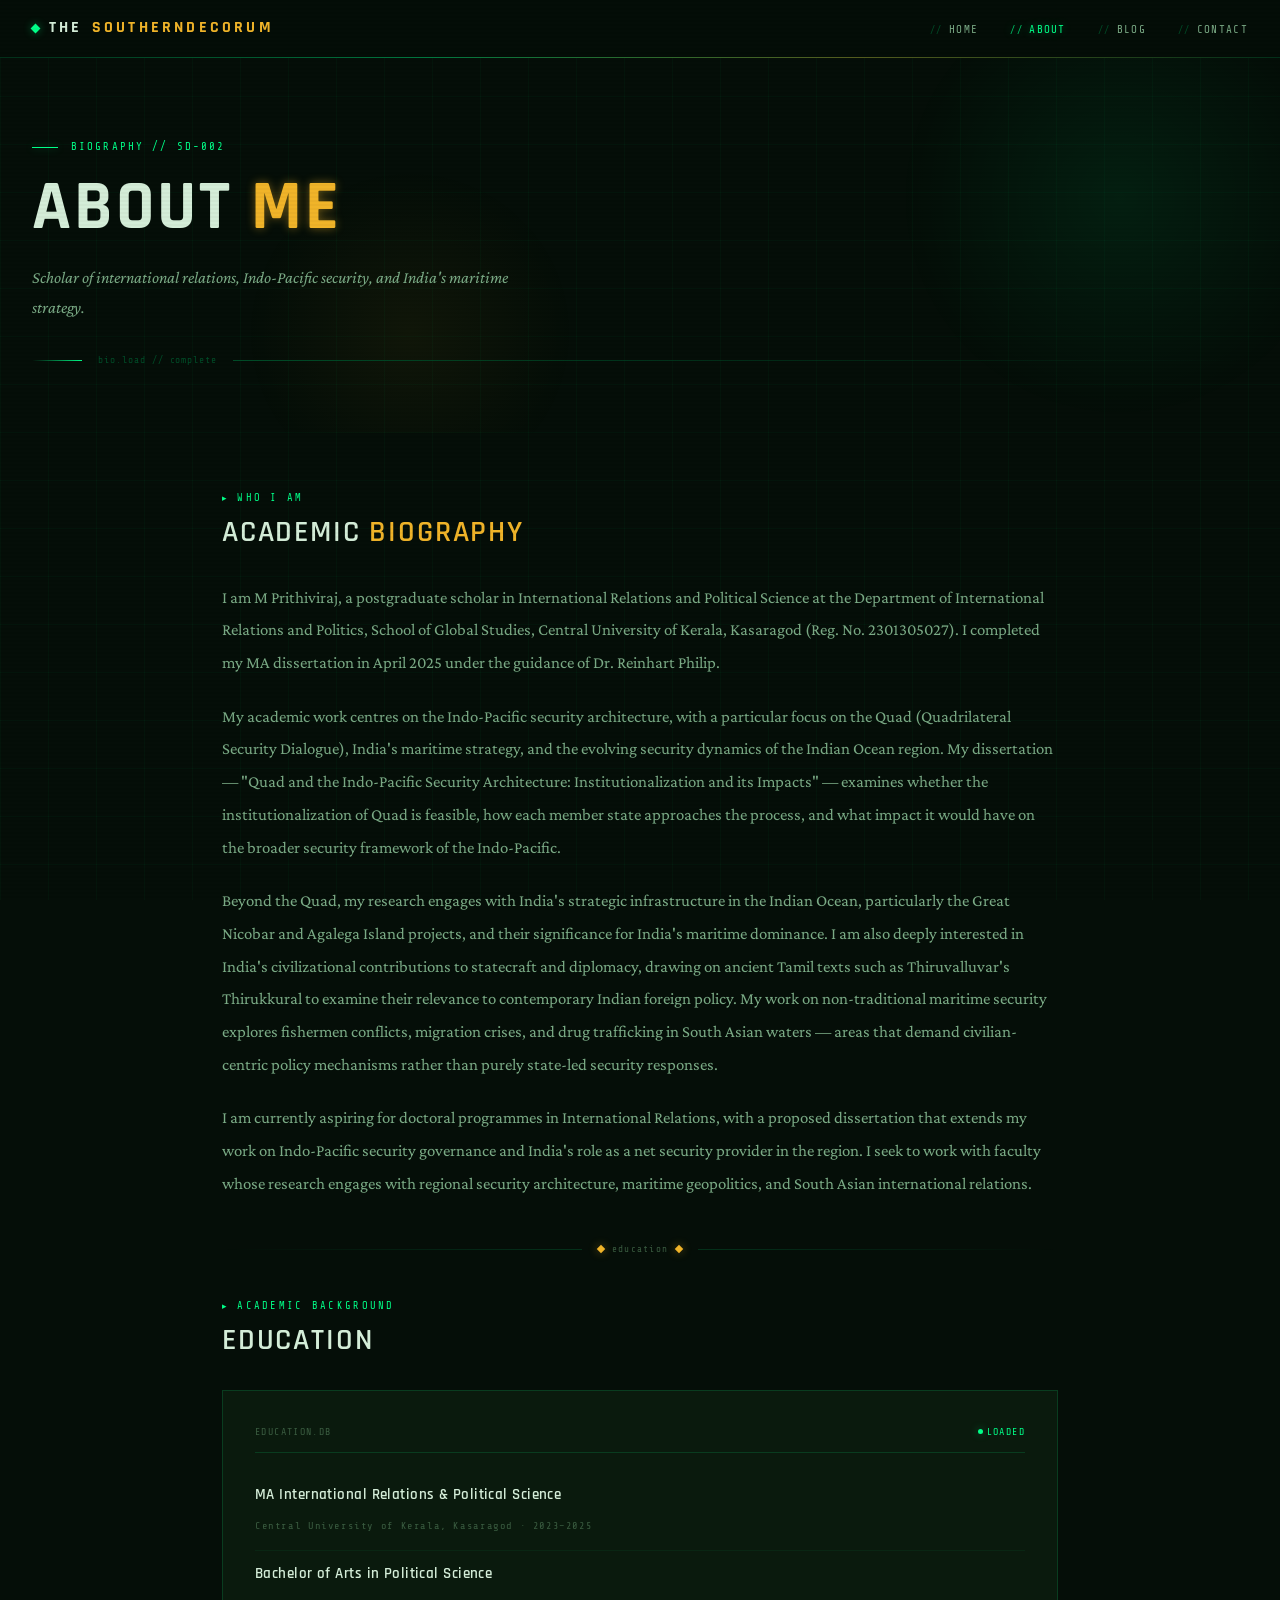
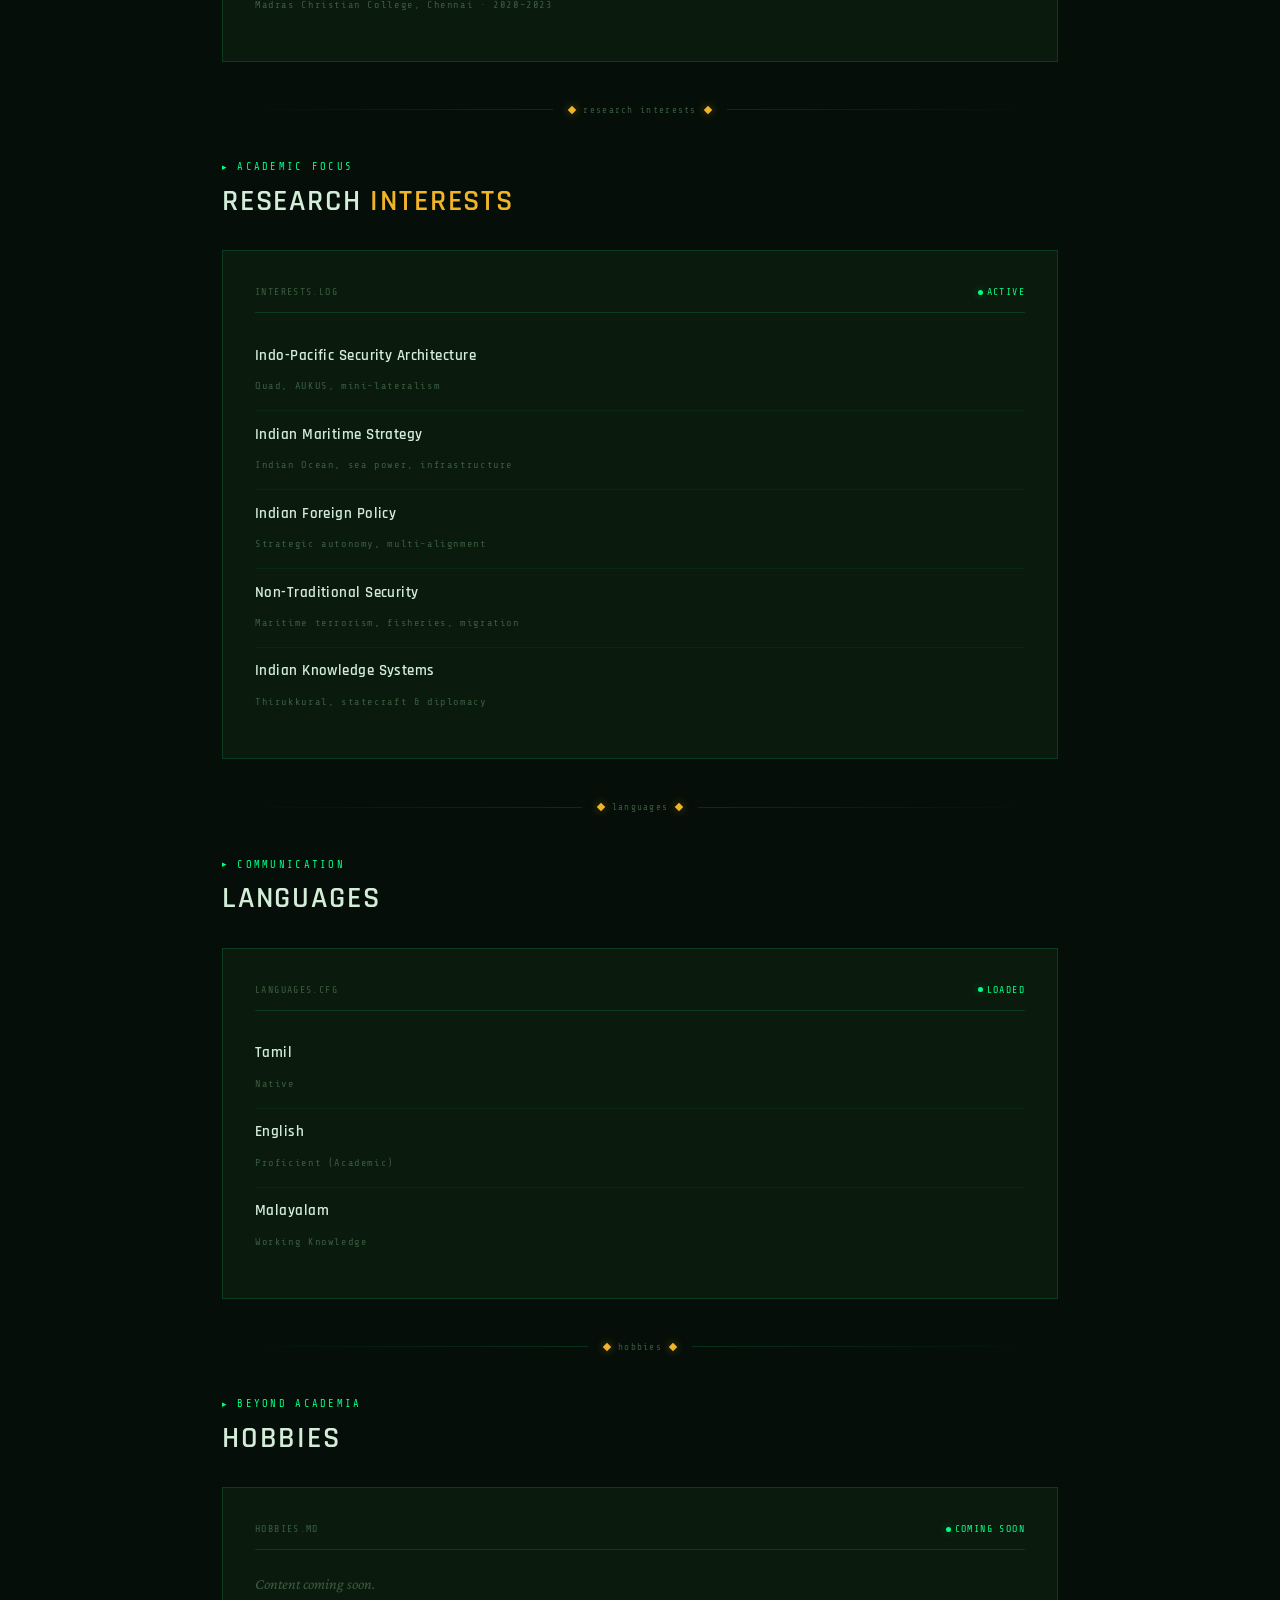
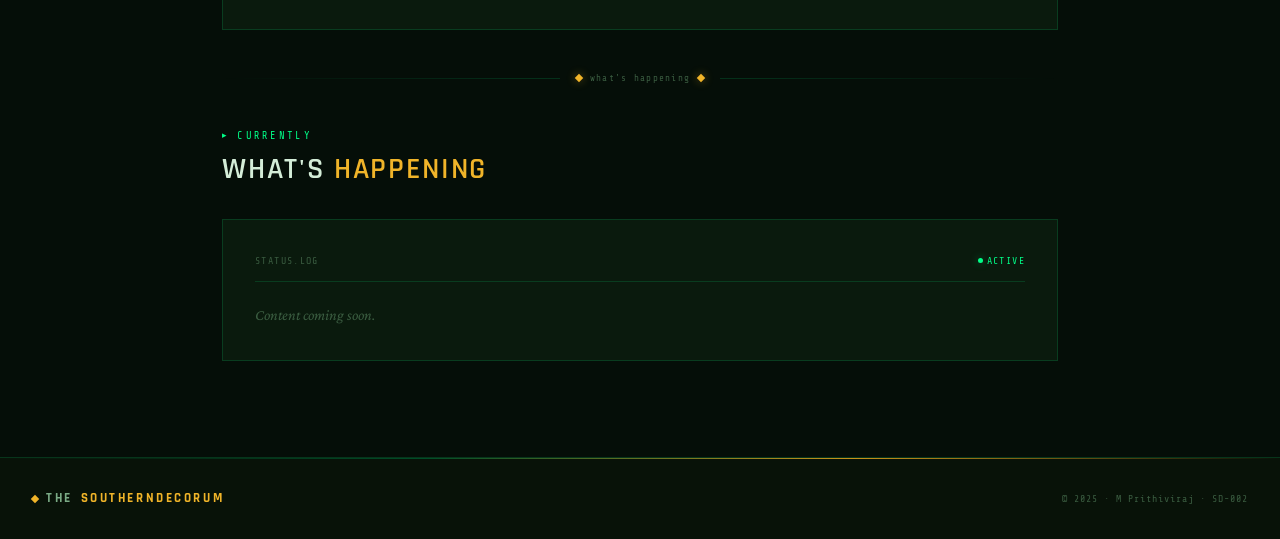
==== commit 447efc90: "Update about.html" ====
--- a/about.html
+++ b/about.html
@@ -14,7 +14,7 @@
   <ul class="nav-links">
     <li><a href="index.html">Home</a></li>
     <li><a href="about.html" class="active">About</a></li>
-    <li><a href="research.html">Research</a></li>
+    
     <li><a href="blog.html">Blog</a></li>
     <li><a href="contact.html">Contact</a></li>
   </ul>
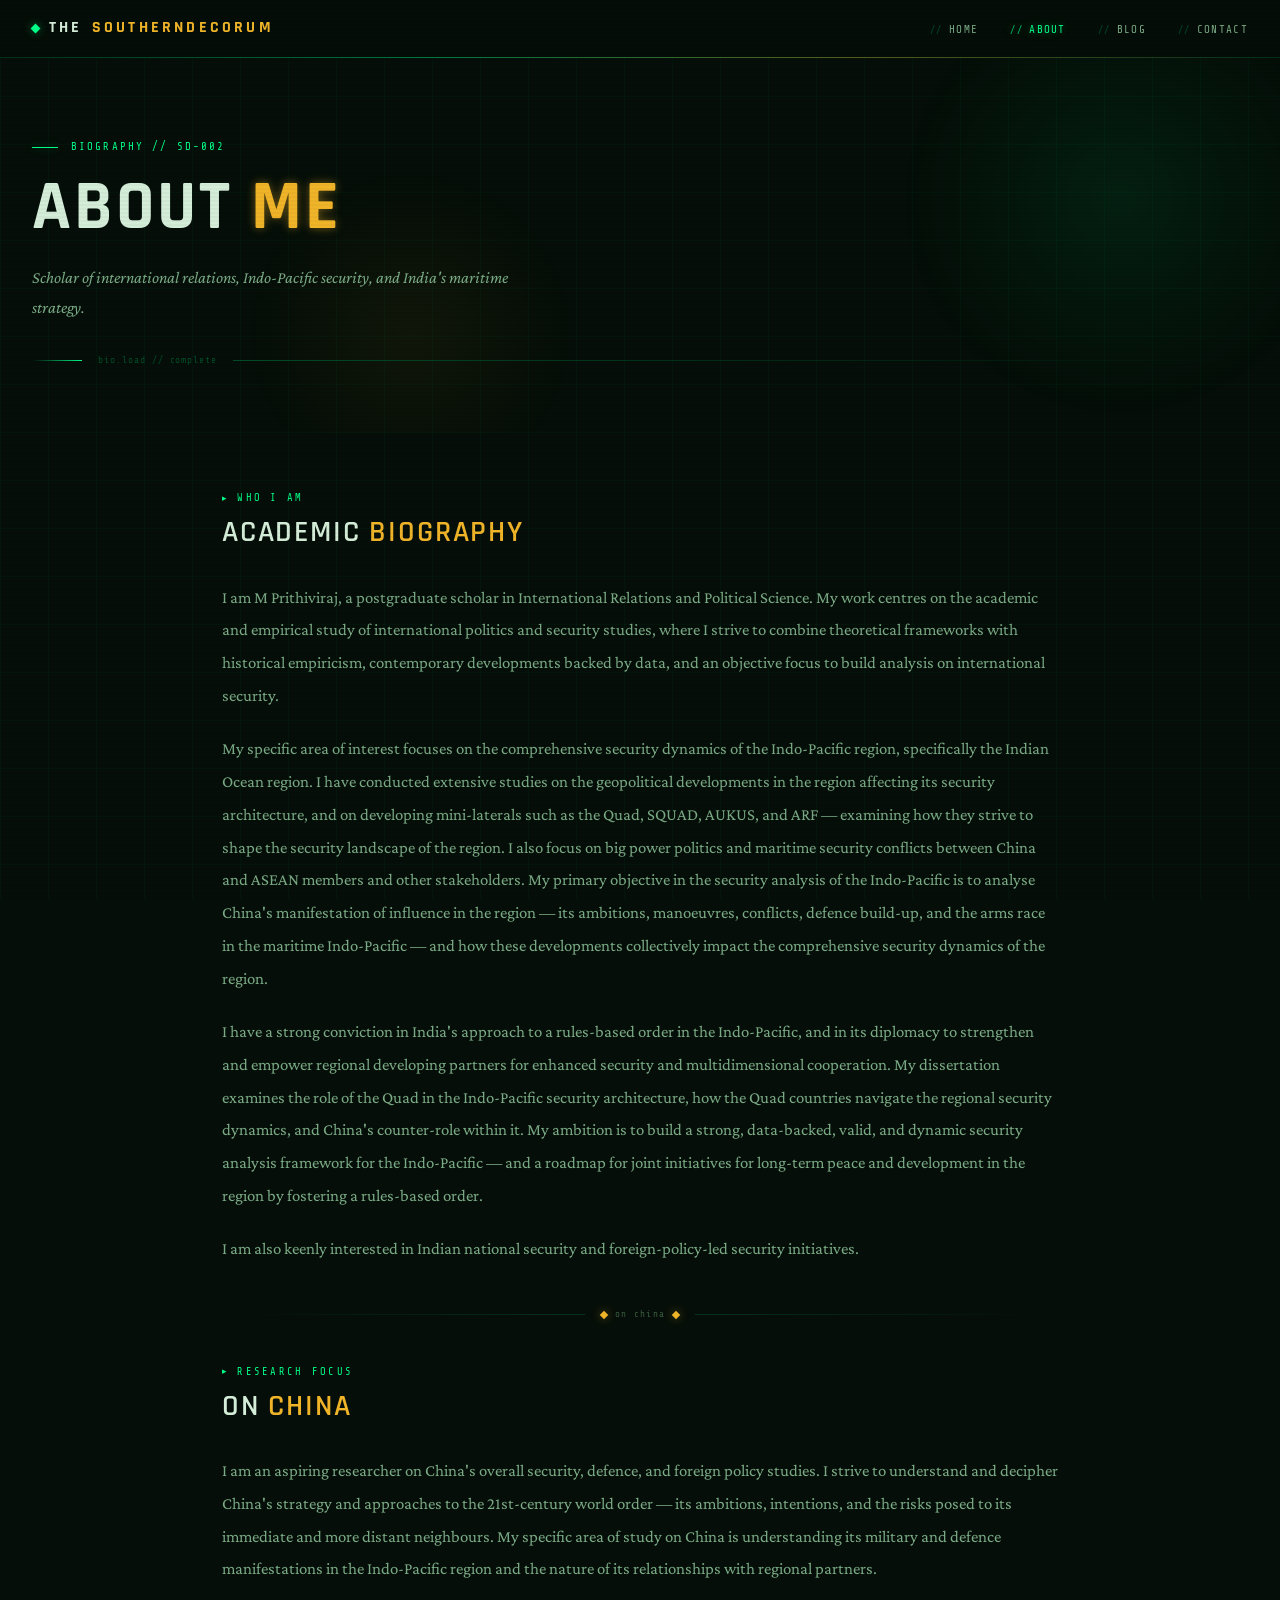
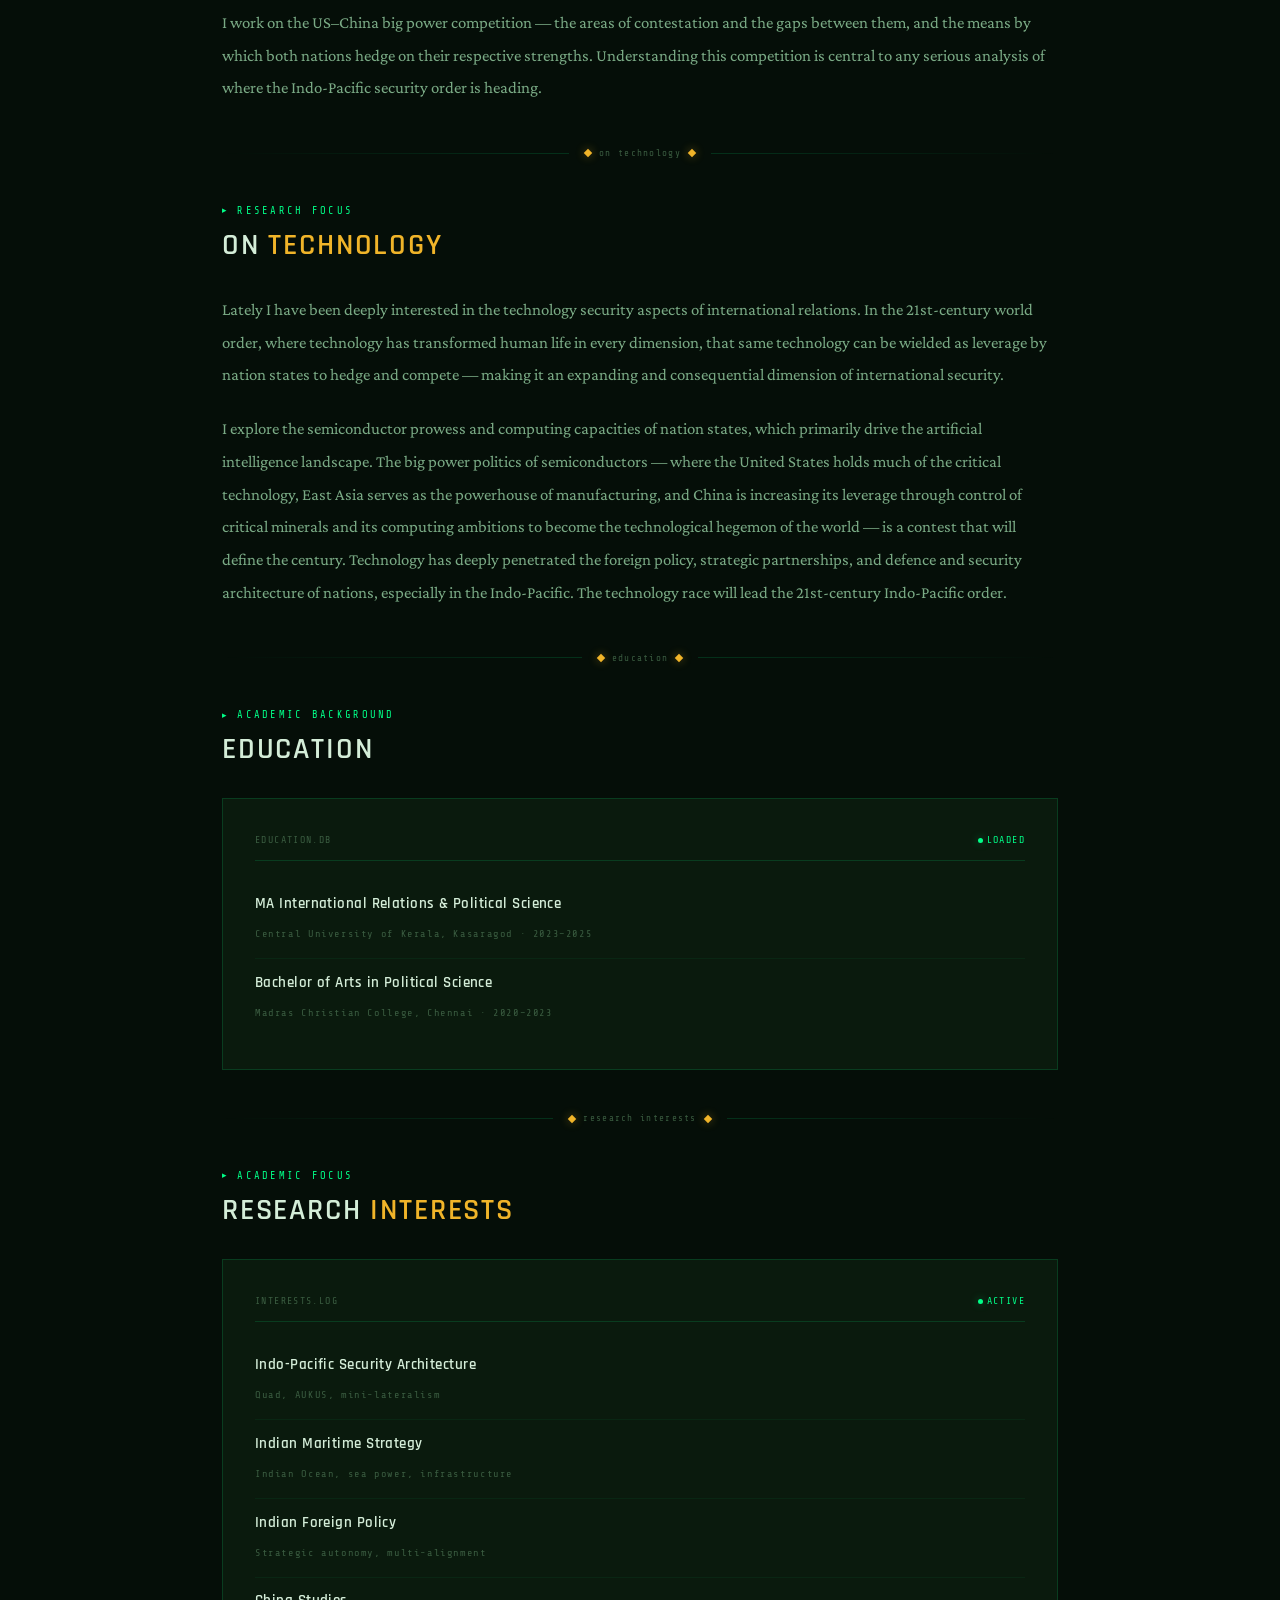
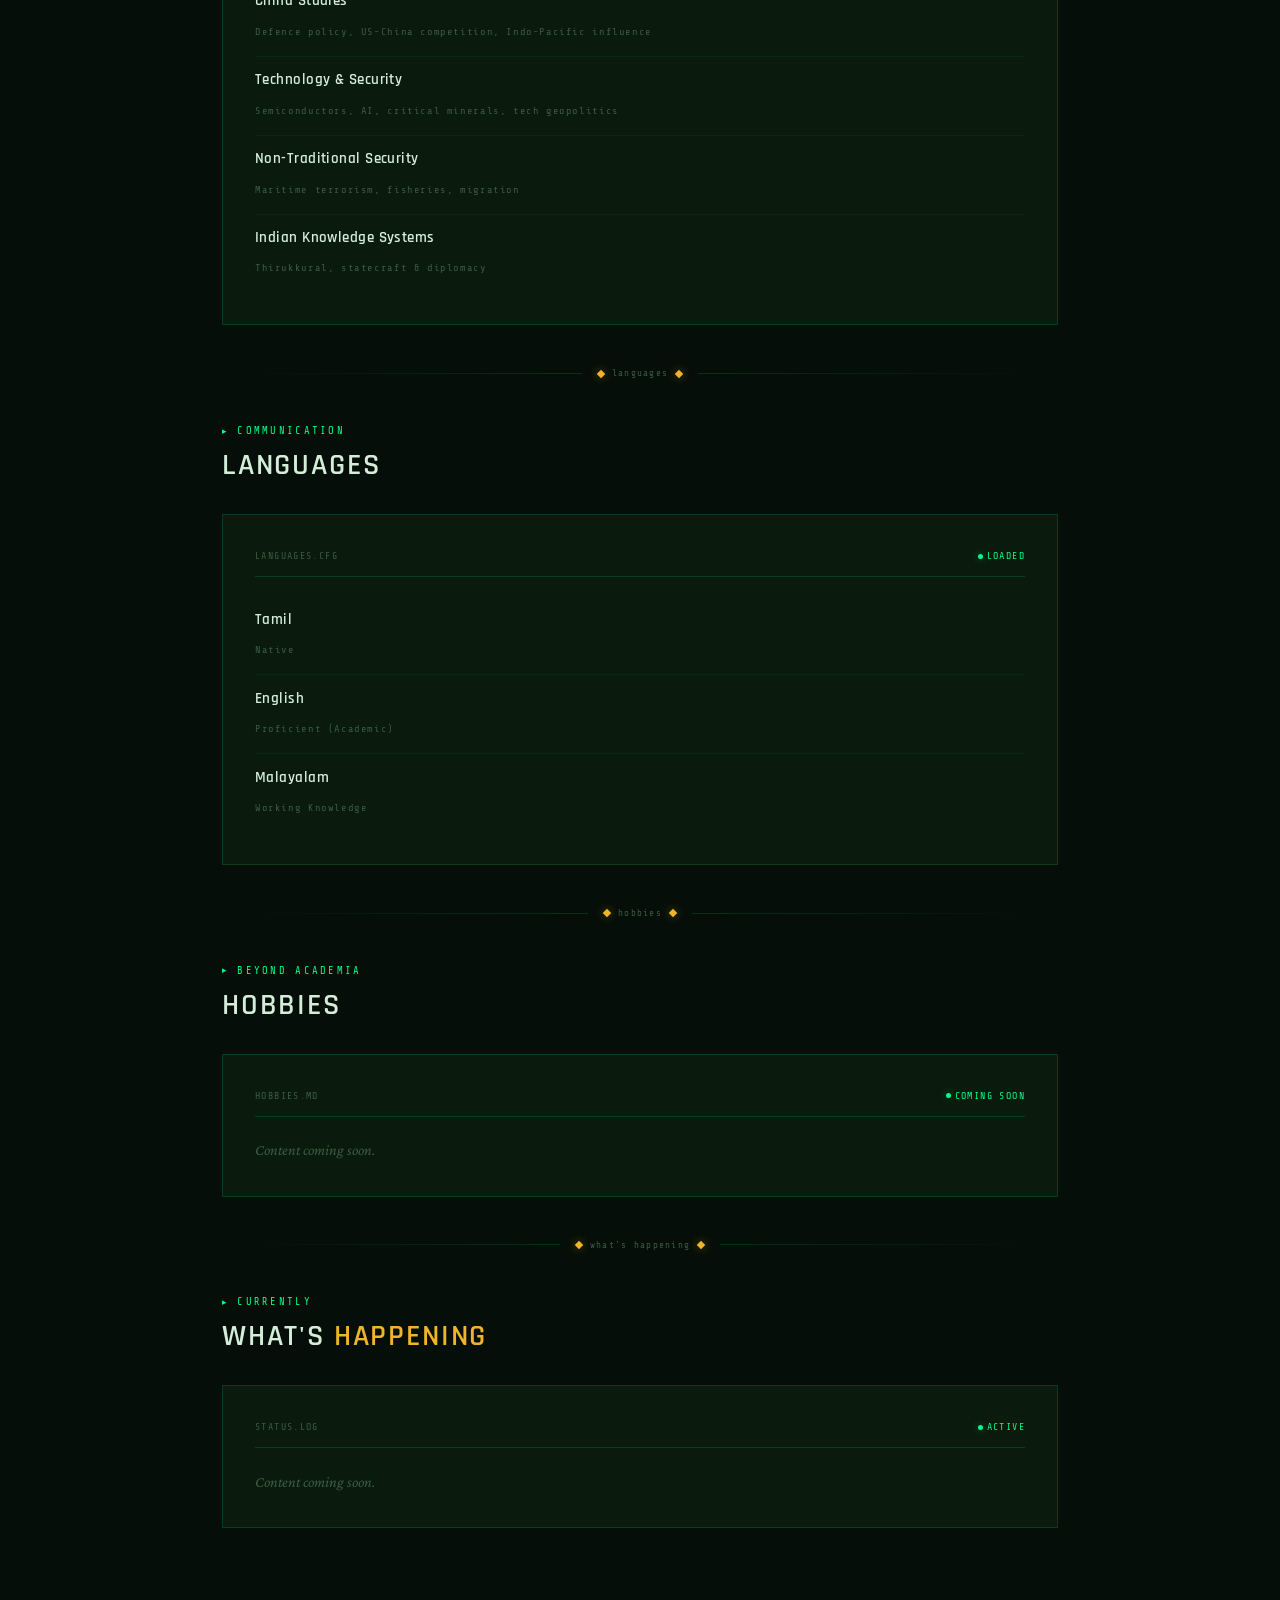
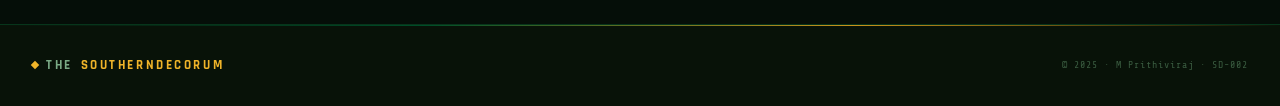
==== commit da8357d6: "Update about.html" ====
--- a/about.html
+++ b/about.html
@@ -14,7 +14,6 @@
   <ul class="nav-links">
     <li><a href="index.html">Home</a></li>
     <li><a href="about.html" class="active">About</a></li>
-    
     <li><a href="blog.html">Blog</a></li>
     <li><a href="contact.html">Contact</a></li>
   </ul>
@@ -33,10 +32,28 @@
   <div class="section-label">Who I Am</div>
   <h2 class="section-heading">Academic <span>Biography</span></h2>
   <div class="article-body">
-    <p>I am M Prithiviraj, a postgraduate scholar in International Relations and Political Science at the Department of International Relations and Politics, School of Global Studies, Central University of Kerala, Kasaragod (Reg. No. 2301305027). I completed my MA dissertation in April 2025 under the guidance of Dr. Reinhart Philip.</p>
-    <p>My academic work centres on the Indo-Pacific security architecture, with a particular focus on the Quad (Quadrilateral Security Dialogue), India's maritime strategy, and the evolving security dynamics of the Indian Ocean region. My dissertation — "Quad and the Indo-Pacific Security Architecture: Institutionalization and its Impacts" — examines whether the institutionalization of Quad is feasible, how each member state approaches the process, and what impact it would have on the broader security framework of the Indo-Pacific.</p>
-    <p>Beyond the Quad, my research engages with India's strategic infrastructure in the Indian Ocean, particularly the Great Nicobar and Agalega Island projects, and their significance for India's maritime dominance. I am also deeply interested in India's civilizational contributions to statecraft and diplomacy, drawing on ancient Tamil texts such as Thiruvalluvar's Thirukkural to examine their relevance to contemporary Indian foreign policy. My work on non-traditional maritime security explores fishermen conflicts, migration crises, and drug trafficking in South Asian waters — areas that demand civilian-centric policy mechanisms rather than purely state-led security responses.</p>
-    <p>I am currently aspiring for doctoral programmes in International Relations, with a proposed dissertation that extends my work on Indo-Pacific security governance and India's role as a net security provider in the region. I seek to work with faculty whose research engages with regional security architecture, maritime geopolitics, and South Asian international relations.</p>
+    <p>I am M Prithiviraj, a postgraduate scholar in International Relations and Political Science. My work centres on the academic and empirical study of international politics and security studies, where I strive to combine theoretical frameworks with historical empiricism, contemporary developments backed by data, and an objective focus to build analysis on international security.</p>
+    <p>My specific area of interest focuses on the comprehensive security dynamics of the Indo-Pacific region, specifically the Indian Ocean region. I have conducted extensive studies on the geopolitical developments in the region affecting its security architecture, and on developing mini-laterals such as the Quad, SQUAD, AUKUS, and ARF — examining how they strive to shape the security landscape of the region. I also focus on big power politics and maritime security conflicts between China and ASEAN members and other stakeholders. My primary objective in the security analysis of the Indo-Pacific is to analyse China's manifestation of influence in the region — its ambitions, manoeuvres, conflicts, defence build-up, and the arms race in the maritime Indo-Pacific — and how these developments collectively impact the comprehensive security dynamics of the region.</p>
+    <p>I have a strong conviction in India's approach to a rules-based order in the Indo-Pacific, and in its diplomacy to strengthen and empower regional developing partners for enhanced security and multidimensional cooperation. My dissertation examines the role of the Quad in the Indo-Pacific security architecture, how the Quad countries navigate the regional security dynamics, and China's counter-role within it. My ambition is to build a strong, data-backed, valid, and dynamic security analysis framework for the Indo-Pacific — and a roadmap for joint initiatives for long-term peace and development in the region by fostering a rules-based order.</p>
+    <p>I am also keenly interested in Indian national security and foreign-policy-led security initiatives.</p>
+  </div>
+
+  <!-- On China -->
+  <div class="tech-divider" style="margin-top:2.5rem;"><div class="td-inner"><span class="td-gem"></span> on china <span class="td-gem"></span></div></div>
+  <div class="section-label">Research Focus</div>
+  <h2 class="section-heading">On <span>China</span></h2>
+  <div class="article-body">
+    <p>I am an aspiring researcher on China's overall security, defence, and foreign policy studies. I strive to understand and decipher China's strategy and approaches to the 21st-century world order — its ambitions, intentions, and the risks posed to its immediate and more distant neighbours. My specific area of study on China is understanding its military and defence manifestations in the Indo-Pacific region and the nature of its relationships with regional partners.</p>
+    <p>I work on the US–China big power competition — the areas of contestation and the gaps between them, and the means by which both nations hedge on their respective strengths. Understanding this competition is central to any serious analysis of where the Indo-Pacific security order is heading.</p>
+  </div>
+
+  <!-- On Technology -->
+  <div class="tech-divider" style="margin-top:2.5rem;"><div class="td-inner"><span class="td-gem"></span> on technology <span class="td-gem"></span></div></div>
+  <div class="section-label">Research Focus</div>
+  <h2 class="section-heading">On <span>Technology</span></h2>
+  <div class="article-body">
+    <p>Lately I have been deeply interested in the technology security aspects of international relations. In the 21st-century world order, where technology has transformed human life in every dimension, that same technology can be wielded as leverage by nation states to hedge and compete — making it an expanding and consequential dimension of international security.</p>
+    <p>I explore the semiconductor prowess and computing capacities of nation states, which primarily drive the artificial intelligence landscape. The big power politics of semiconductors — where the United States holds much of the critical technology, East Asia serves as the powerhouse of manufacturing, and China is increasing its leverage through control of critical minerals and its computing ambitions to become the technological hegemon of the world — is a contest that will define the century. Technology has deeply penetrated the foreign policy, strategic partnerships, and defence and security architecture of nations, especially in the Indo-Pacific. The technology race will lead the 21st-century Indo-Pacific order.</p>
   </div>
 
   <!-- Education -->
@@ -64,6 +81,8 @@
     <div class="cred-item"><strong>Indo-Pacific Security Architecture</strong><span>Quad, AUKUS, mini-lateralism</span></div>
     <div class="cred-item"><strong>Indian Maritime Strategy</strong><span>Indian Ocean, sea power, infrastructure</span></div>
     <div class="cred-item"><strong>Indian Foreign Policy</strong><span>Strategic autonomy, multi-alignment</span></div>
+    <div class="cred-item"><strong>China Studies</strong><span>Defence policy, US-China competition, Indo-Pacific influence</span></div>
+    <div class="cred-item"><strong>Technology &amp; Security</strong><span>Semiconductors, AI, critical minerals, tech geopolitics</span></div>
     <div class="cred-item"><strong>Non-Traditional Security</strong><span>Maritime terrorism, fisheries, migration</span></div>
     <div class="cred-item" style="border-bottom:none;"><strong>Indian Knowledge Systems</strong><span>Thirukkural, statecraft &amp; diplomacy</span></div>
   </div>
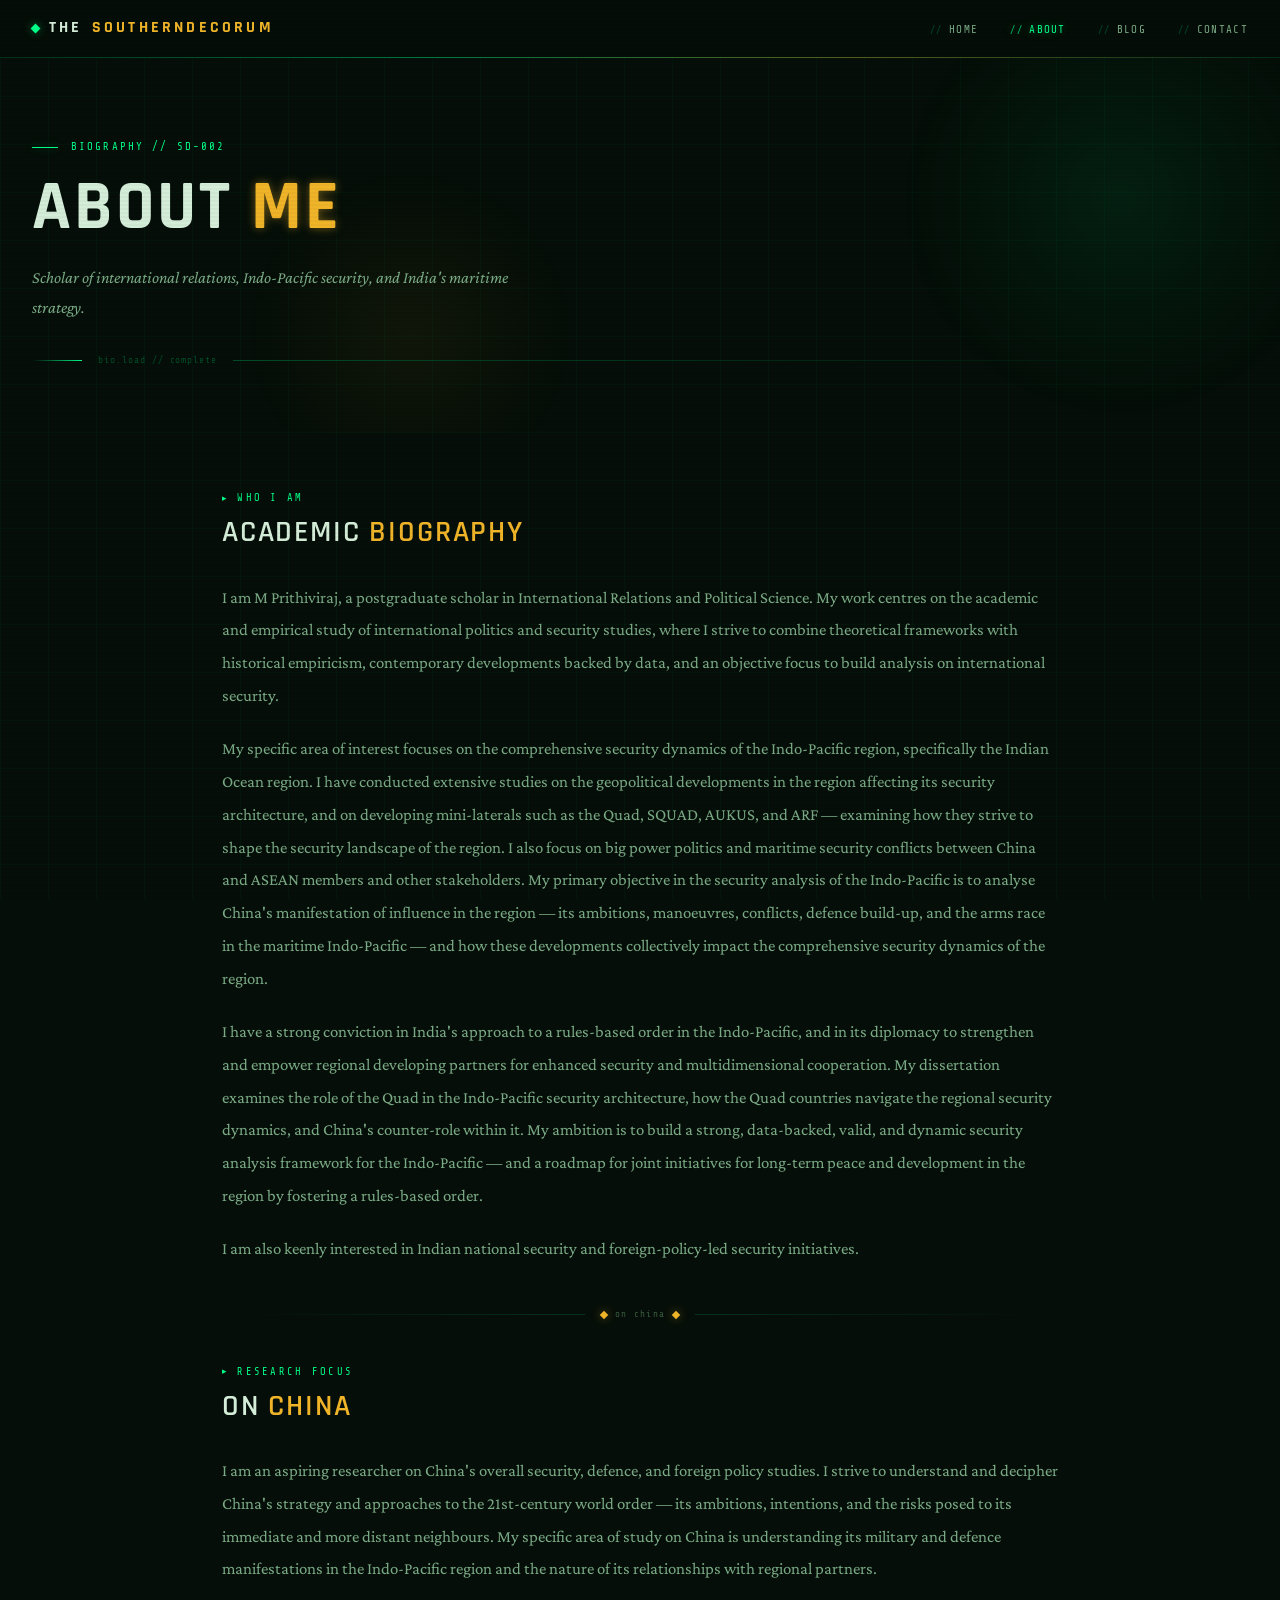
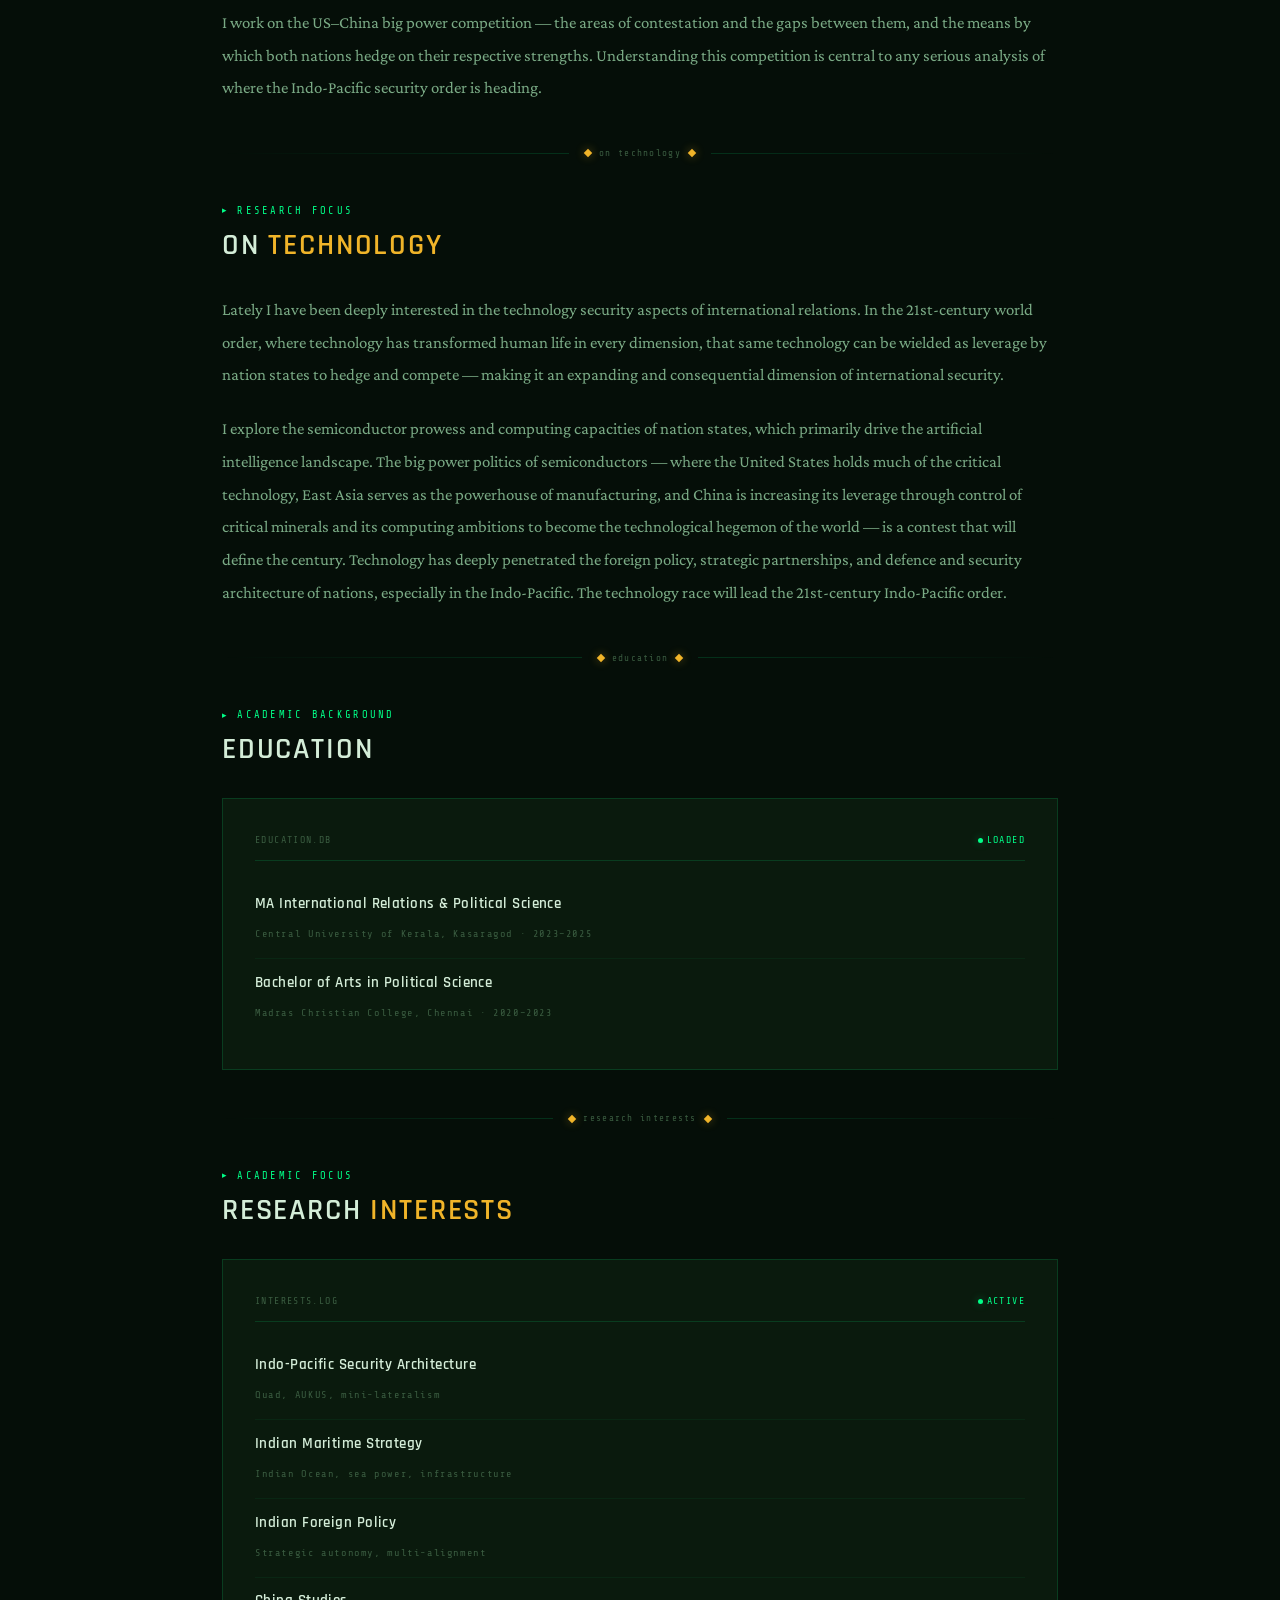
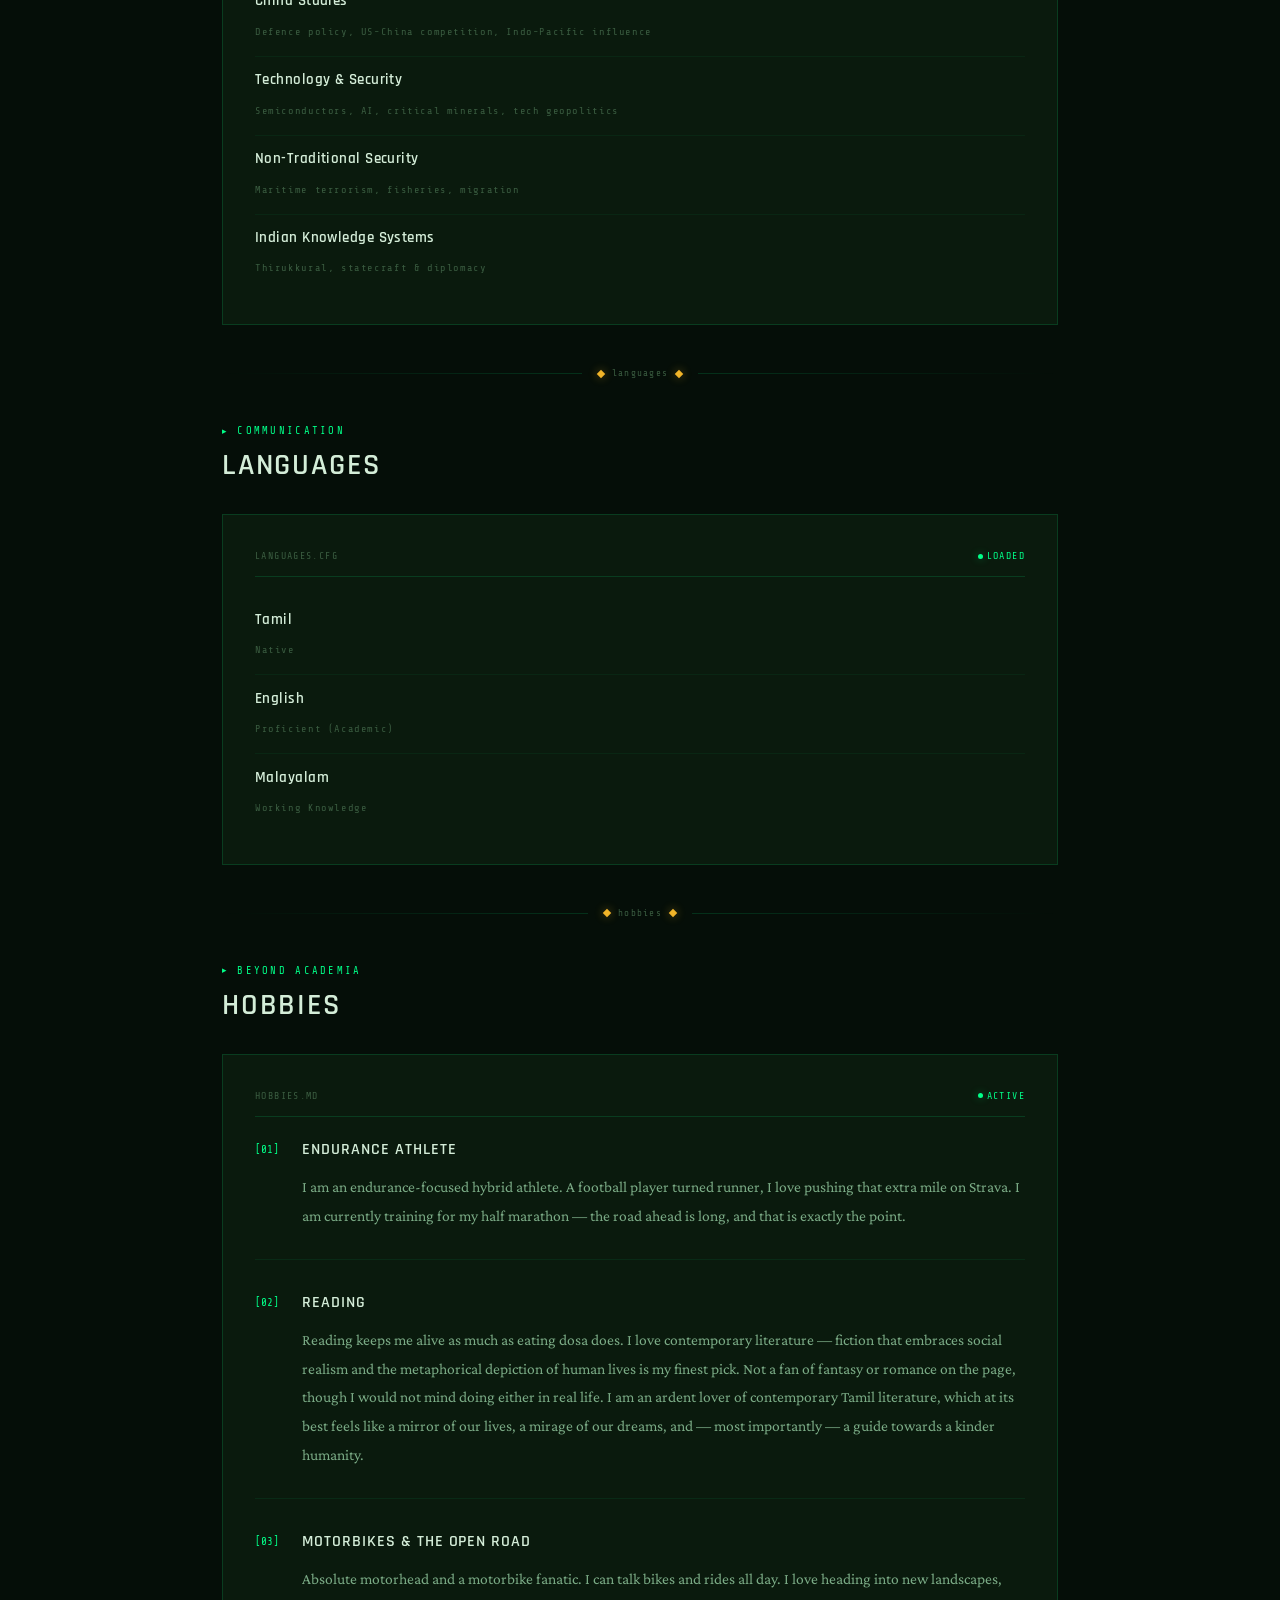
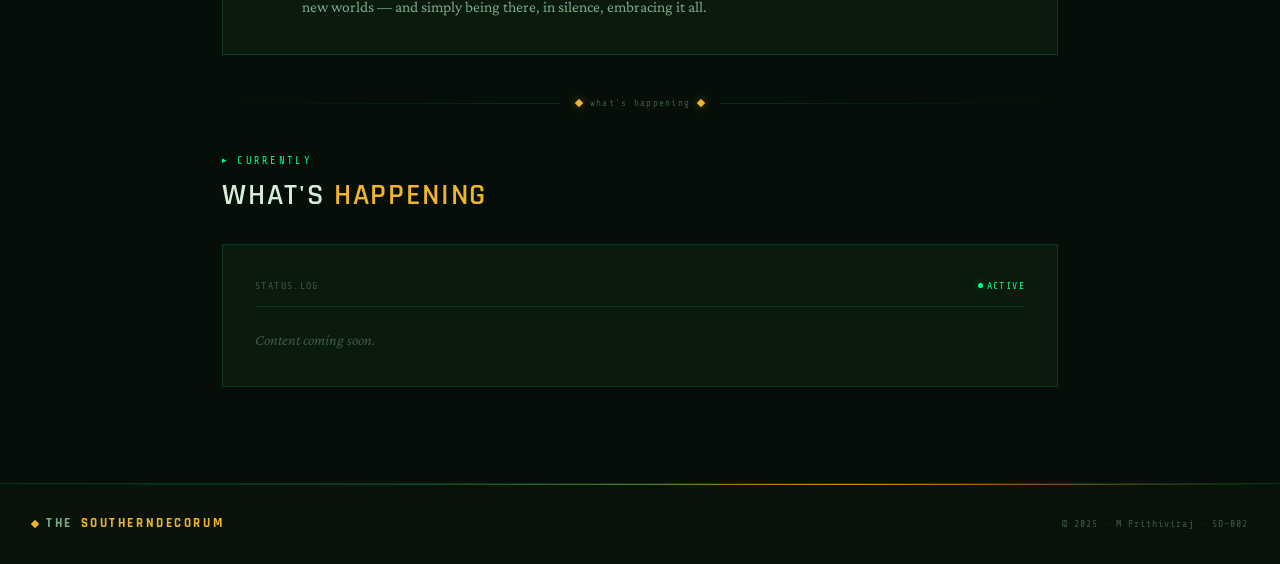
==== commit 08958550: "Update about.html" ====
--- a/about.html
+++ b/about.html
@@ -102,9 +102,36 @@
   <div class="tech-divider" style="margin-top:2.5rem;"><div class="td-inner"><span class="td-gem"></span> hobbies <span class="td-gem"></span></div></div>
   <div class="section-label">Beyond Academia</div>
   <h2 class="section-heading">Hobbies</h2>
-  <div class="panel" style="min-height:80px;">
-    <div class="panel-header"><span>hobbies.md</span><span class="panel-status">coming soon</span></div>
-    <p style="font-family:var(--serif);font-size:0.95rem;color:var(--text-faint);font-style:italic;">Content coming soon.</p>
+  <div class="panel">
+    <div class="panel-header"><span>hobbies.md</span><span class="panel-status">active</span></div>
+
+    <div style="display:flex;flex-direction:column;gap:1.8rem;">
+
+      <div style="display:flex;gap:1.2rem;align-items:flex-start;">
+        <div style="font-family:var(--mono);font-size:0.68rem;color:var(--em);flex-shrink:0;padding-top:4px;min-width:28px;">[01]</div>
+        <div>
+          <p style="font-family:var(--sans);font-size:1rem;font-weight:600;letter-spacing:0.06em;text-transform:uppercase;color:var(--text);margin-bottom:0.5rem;">Endurance Athlete</p>
+          <p style="font-family:var(--serif);font-size:0.97rem;color:var(--text-dim);line-height:1.85;">I am an endurance-focused hybrid athlete. A football player turned runner, I love pushing that extra mile on Strava. I am currently training for my half marathon — the road ahead is long, and that is exactly the point.</p>
+        </div>
+      </div>
+
+      <div style="border-top:1px solid rgba(0,255,136,0.07);padding-top:1.8rem;display:flex;gap:1.2rem;align-items:flex-start;">
+        <div style="font-family:var(--mono);font-size:0.68rem;color:var(--em);flex-shrink:0;padding-top:4px;min-width:28px;">[02]</div>
+        <div>
+          <p style="font-family:var(--sans);font-size:1rem;font-weight:600;letter-spacing:0.06em;text-transform:uppercase;color:var(--text);margin-bottom:0.5rem;">Reading</p>
+          <p style="font-family:var(--serif);font-size:0.97rem;color:var(--text-dim);line-height:1.85;">Reading keeps me alive as much as eating dosa does. I love contemporary literature — fiction that embraces social realism and the metaphorical depiction of human lives is my finest pick. Not a fan of fantasy or romance on the page, though I would not mind doing either in real life. I am an ardent lover of contemporary Tamil literature, which at its best feels like a mirror of our lives, a mirage of our dreams, and — most importantly — a guide towards a kinder humanity.</p>
+        </div>
+      </div>
+
+      <div style="border-top:1px solid rgba(0,255,136,0.07);padding-top:1.8rem;display:flex;gap:1.2rem;align-items:flex-start;">
+        <div style="font-family:var(--mono);font-size:0.68rem;color:var(--em);flex-shrink:0;padding-top:4px;min-width:28px;">[03]</div>
+        <div>
+          <p style="font-family:var(--sans);font-size:1rem;font-weight:600;letter-spacing:0.06em;text-transform:uppercase;color:var(--text);margin-bottom:0.5rem;">Motorbikes &amp; The Open Road</p>
+          <p style="font-family:var(--serif);font-size:0.97rem;color:var(--text-dim);line-height:1.85;">Absolute motorhead and a motorbike fanatic. I can talk bikes and rides all day. I love heading into new landscapes, new worlds — and simply being there, in silence, embracing it all.</p>
+        </div>
+      </div>
+
+    </div>
   </div>
 
   <!-- What's Happening -->
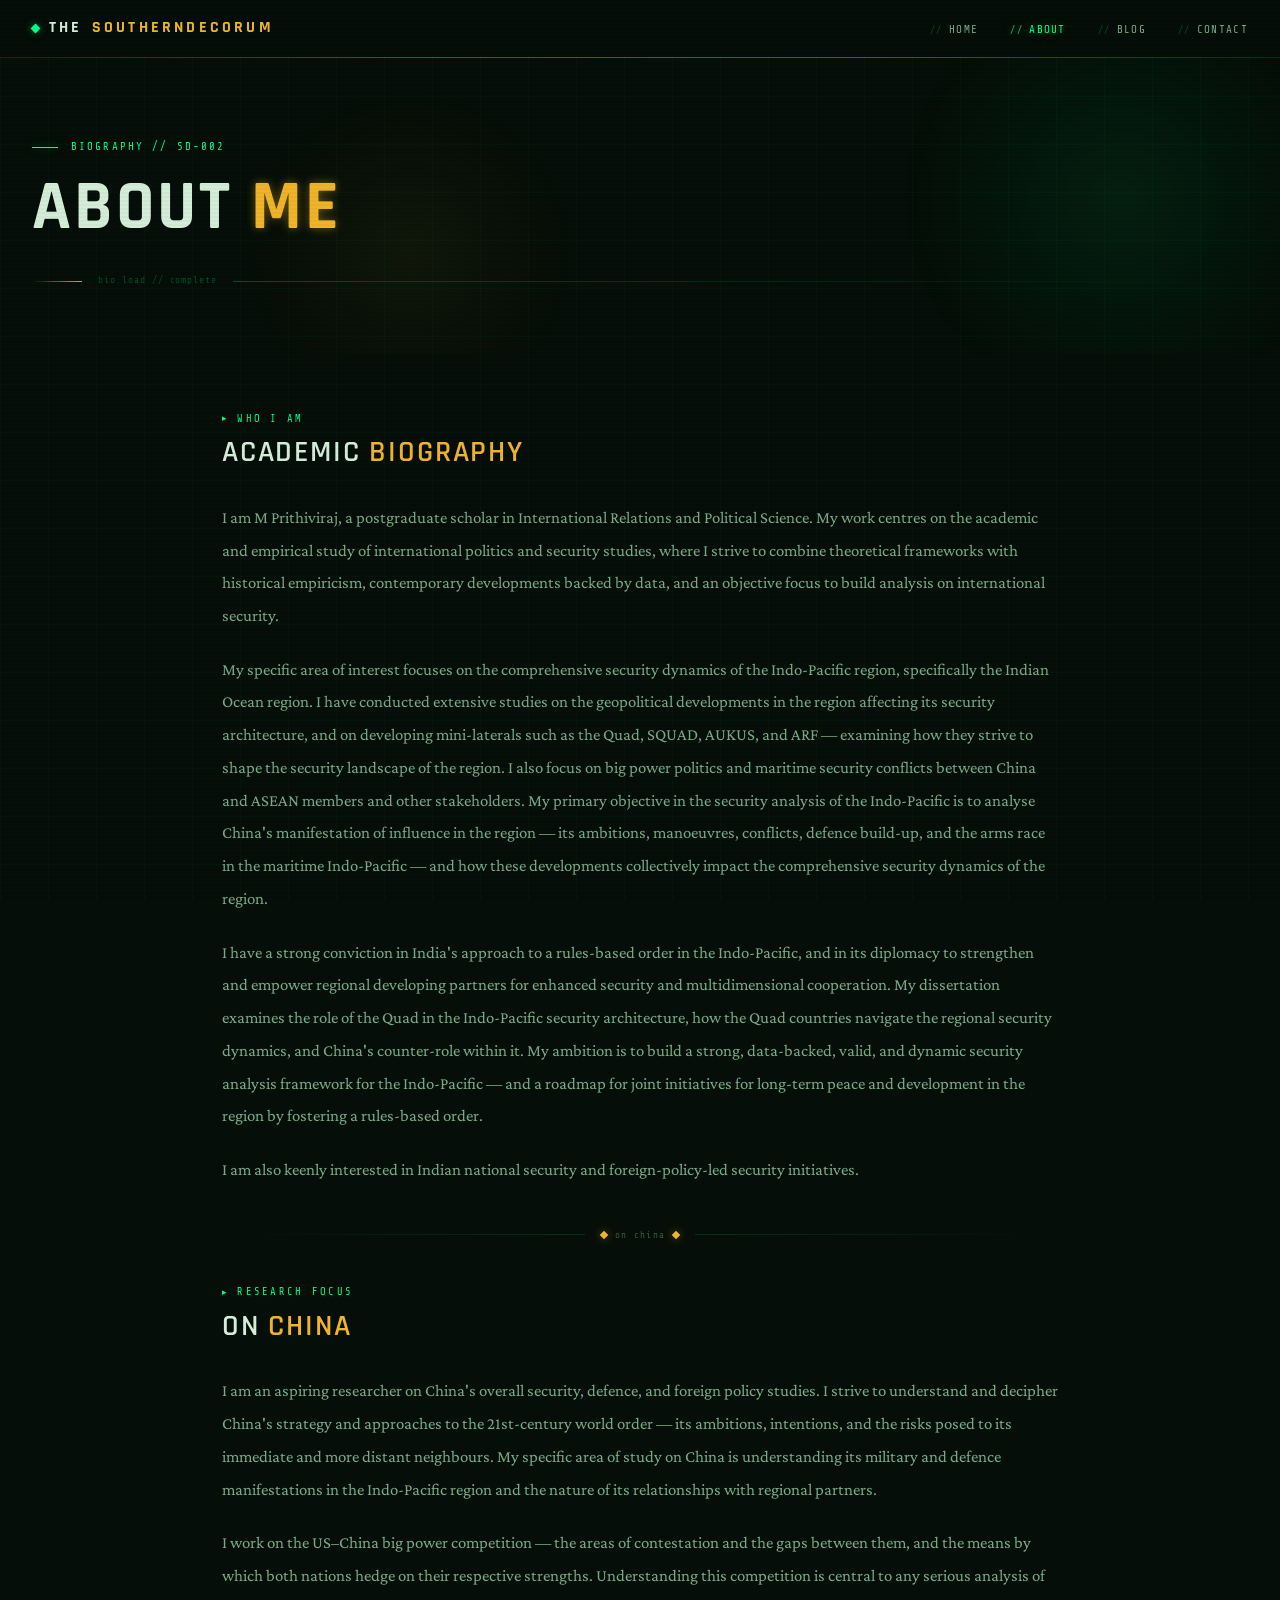
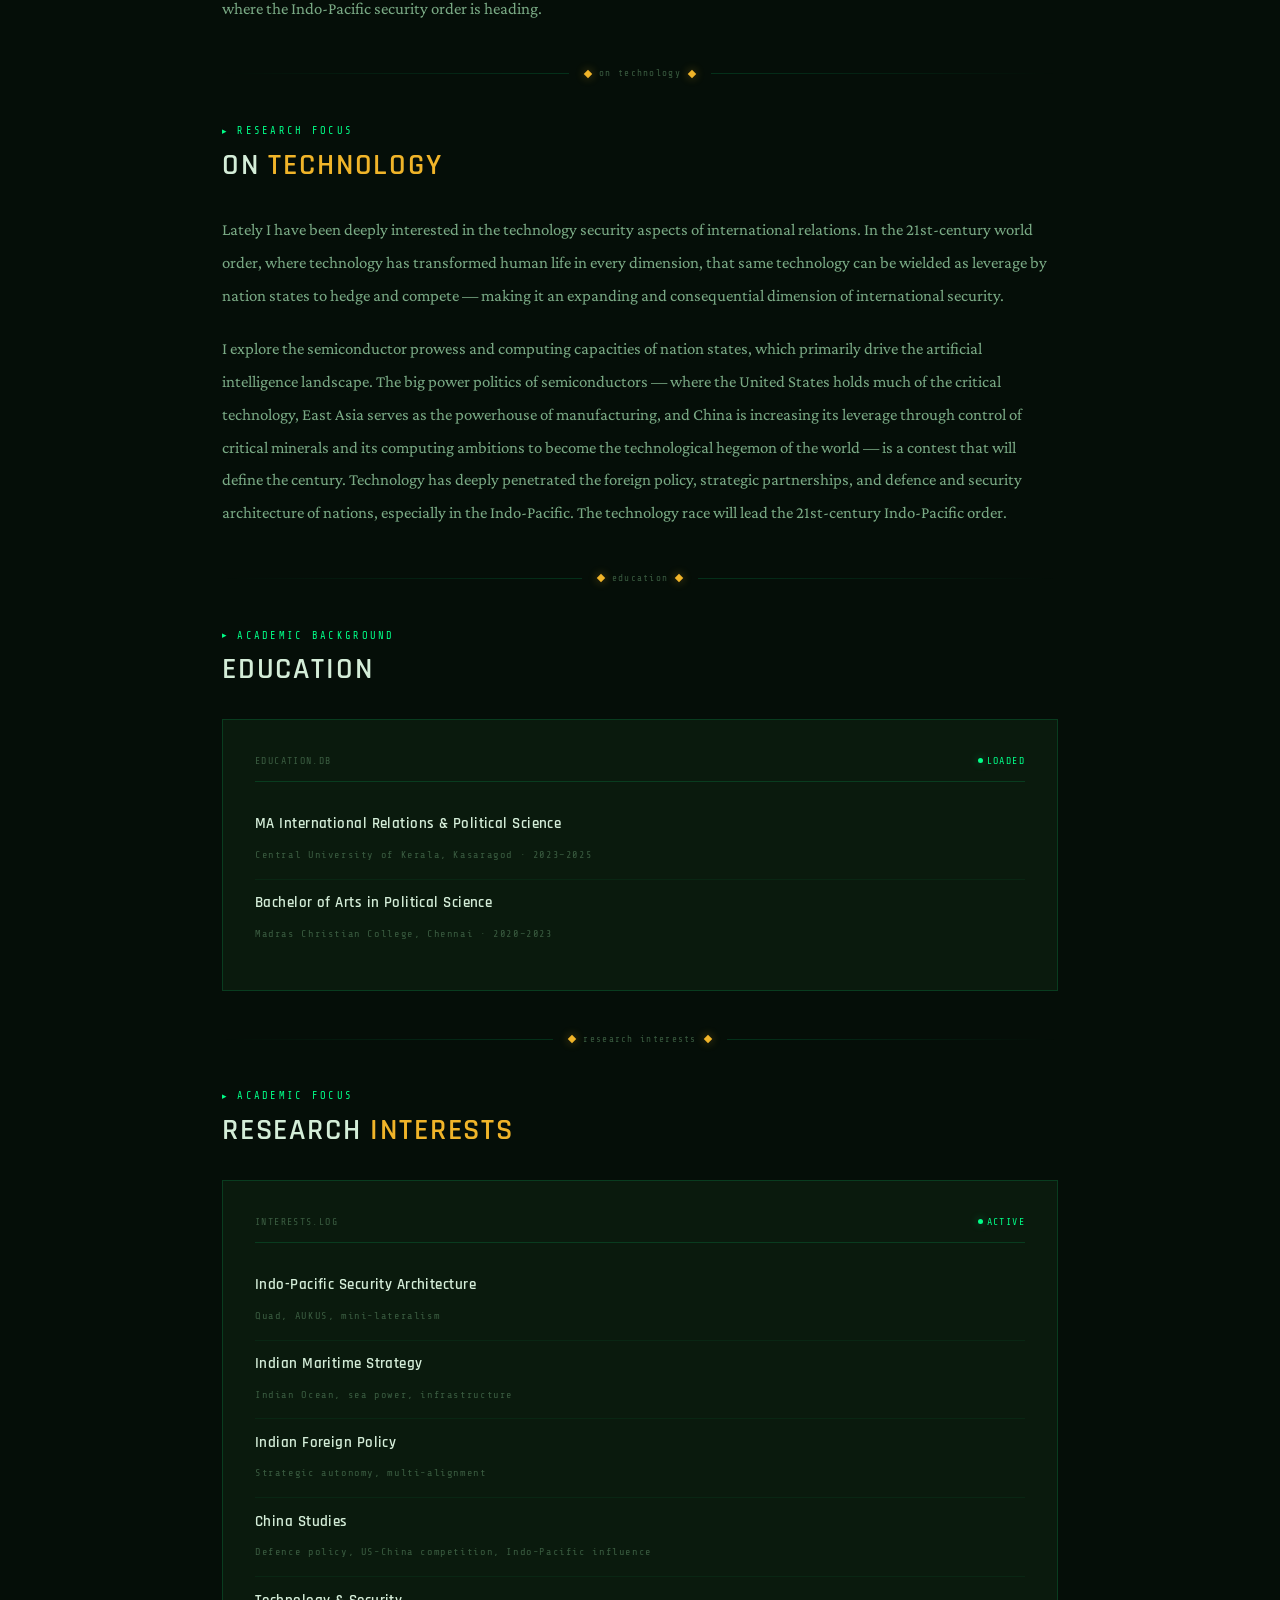
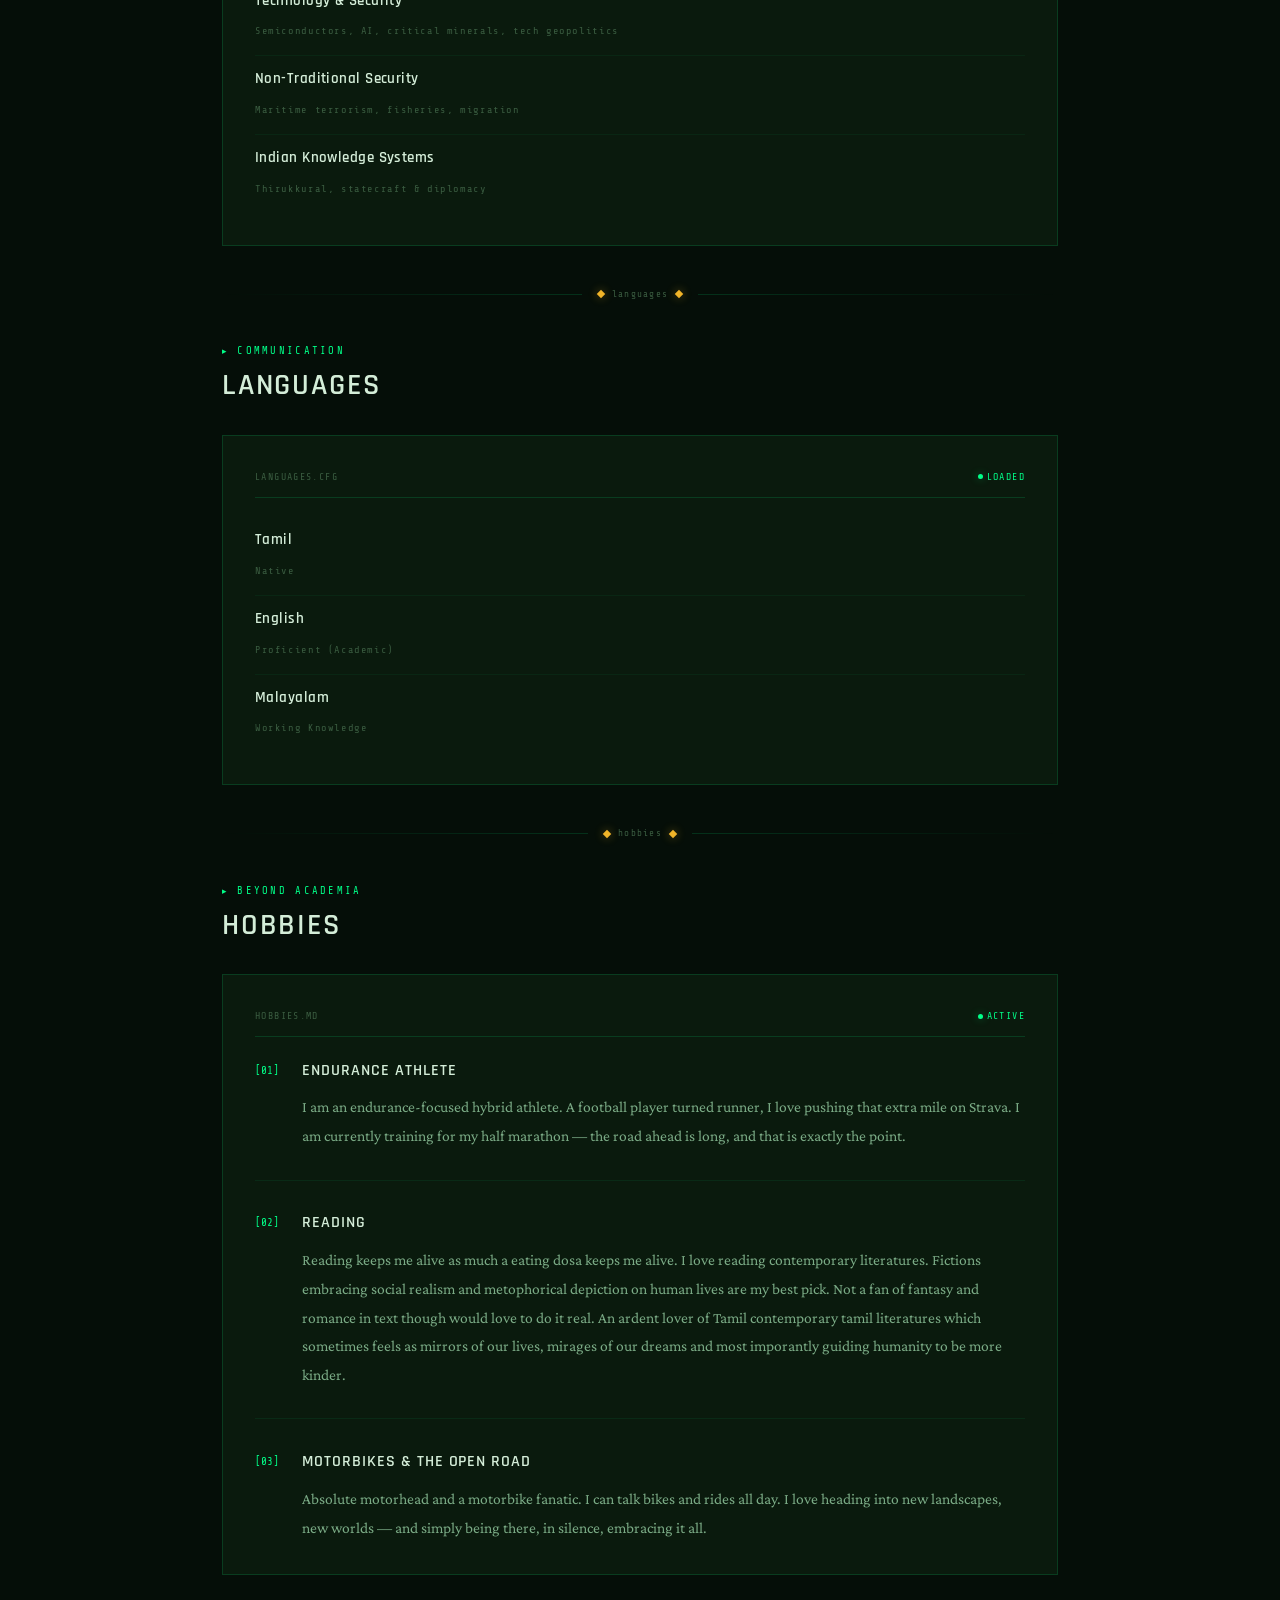
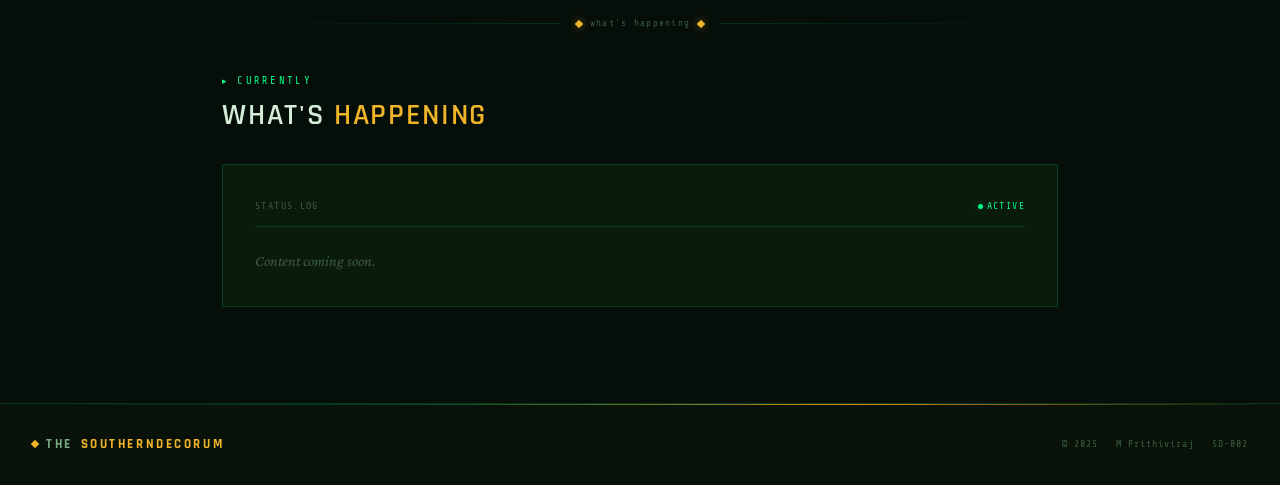
==== commit 0c8a7dcb: "Update about.html" ====
--- a/about.html
+++ b/about.html
@@ -22,7 +22,6 @@
 <header class="page-header">
   <div class="header-tag">Biography // SD-002</div>
   <h1>About <em>Me</em></h1>
-  <p class="header-sub">Scholar of international relations, Indo-Pacific security, and India's maritime strategy.</p>
   <div class="header-divider"><span>bio.load // complete</span></div>
 </header>
 
@@ -119,7 +118,7 @@
         <div style="font-family:var(--mono);font-size:0.68rem;color:var(--em);flex-shrink:0;padding-top:4px;min-width:28px;">[02]</div>
         <div>
           <p style="font-family:var(--sans);font-size:1rem;font-weight:600;letter-spacing:0.06em;text-transform:uppercase;color:var(--text);margin-bottom:0.5rem;">Reading</p>
-          <p style="font-family:var(--serif);font-size:0.97rem;color:var(--text-dim);line-height:1.85;">Reading keeps me alive as much as eating dosa does. I love contemporary literature — fiction that embraces social realism and the metaphorical depiction of human lives is my finest pick. Not a fan of fantasy or romance on the page, though I would not mind doing either in real life. I am an ardent lover of contemporary Tamil literature, which at its best feels like a mirror of our lives, a mirage of our dreams, and — most importantly — a guide towards a kinder humanity.</p>
+          <p style="font-family:var(--serif);font-size:0.97rem;color:var(--text-dim);line-height:1.85;">Reading keeps me alive as much a eating dosa keeps me alive. I love reading contemporary literatures. Fictions embracing social realism and metophorical depiction on human lives are my best pick. Not a fan of fantasy and romance in text though would love to do it real. An ardent lover of Tamil contemporary tamil literatures which sometimes feels as mirrors of our lives, mirages of our dreams and most imporantly guiding humanity to be more kinder.</p>
         </div>
       </div>
 
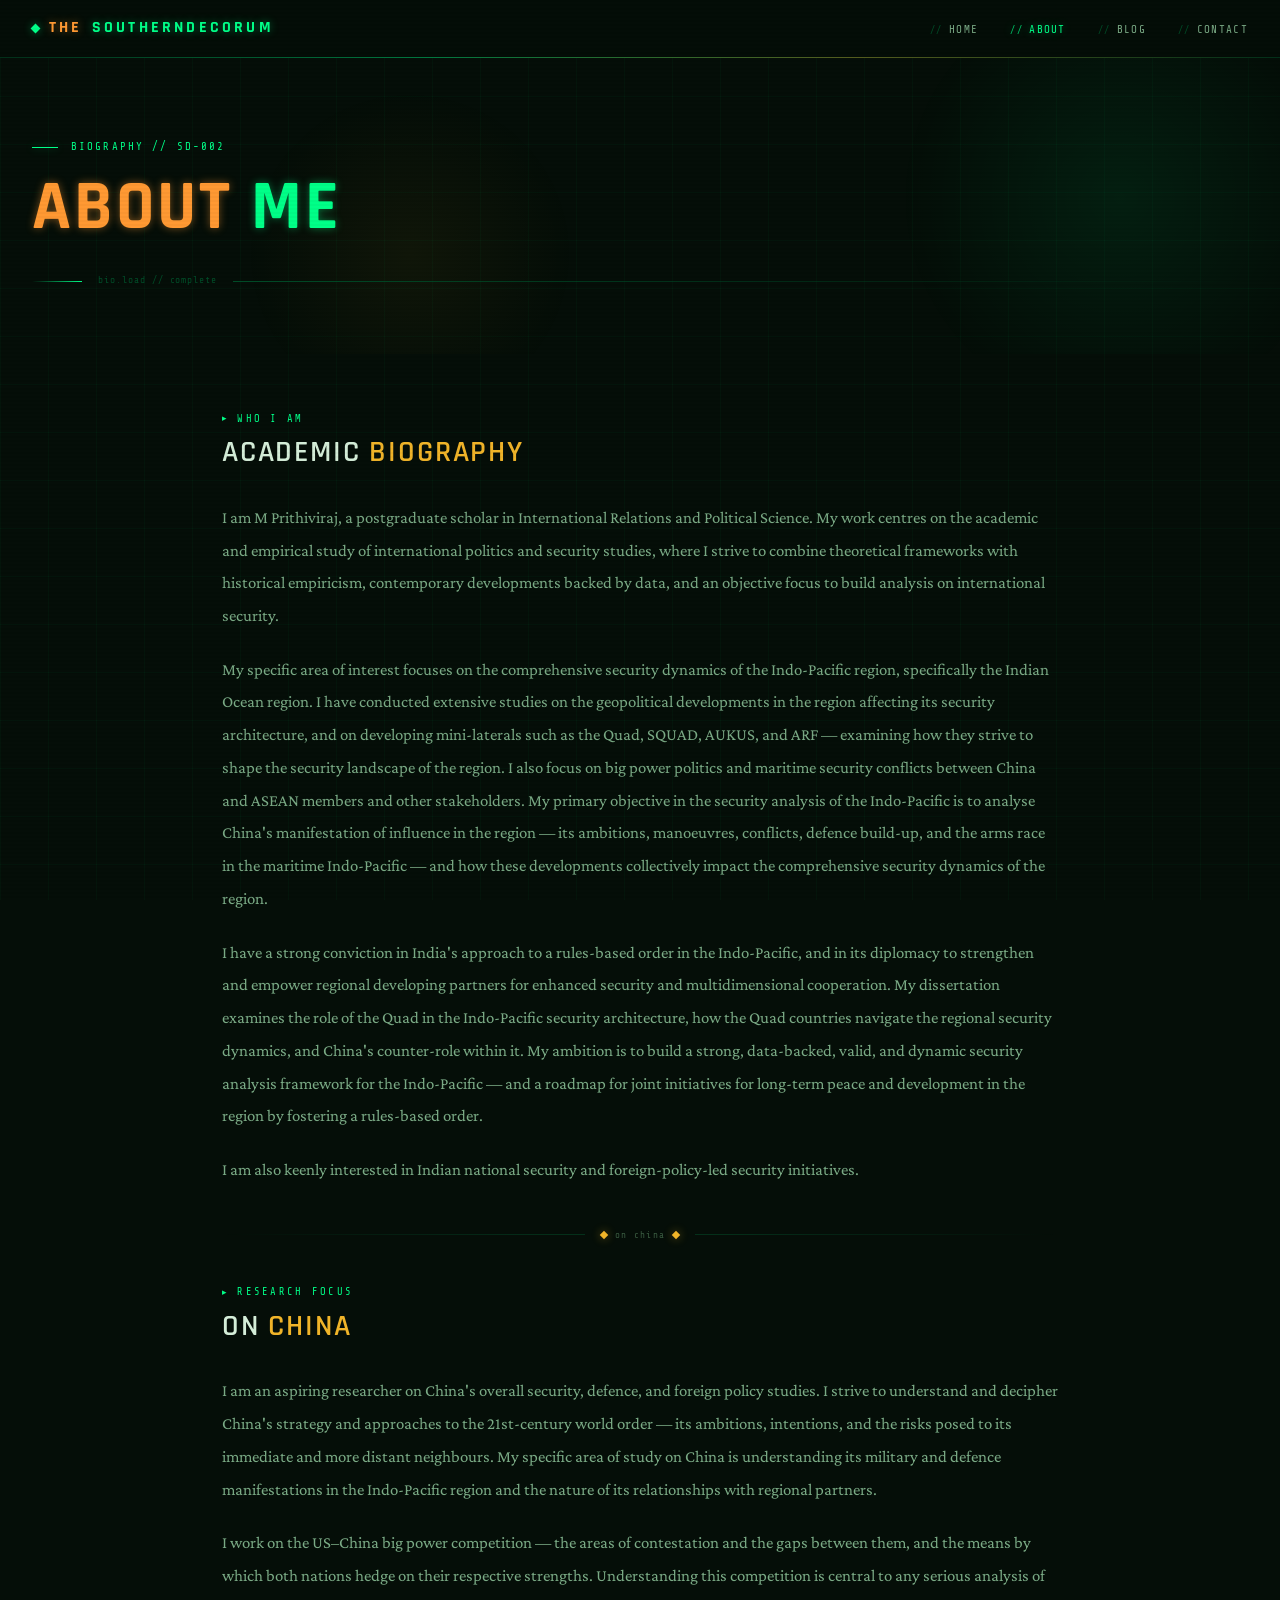
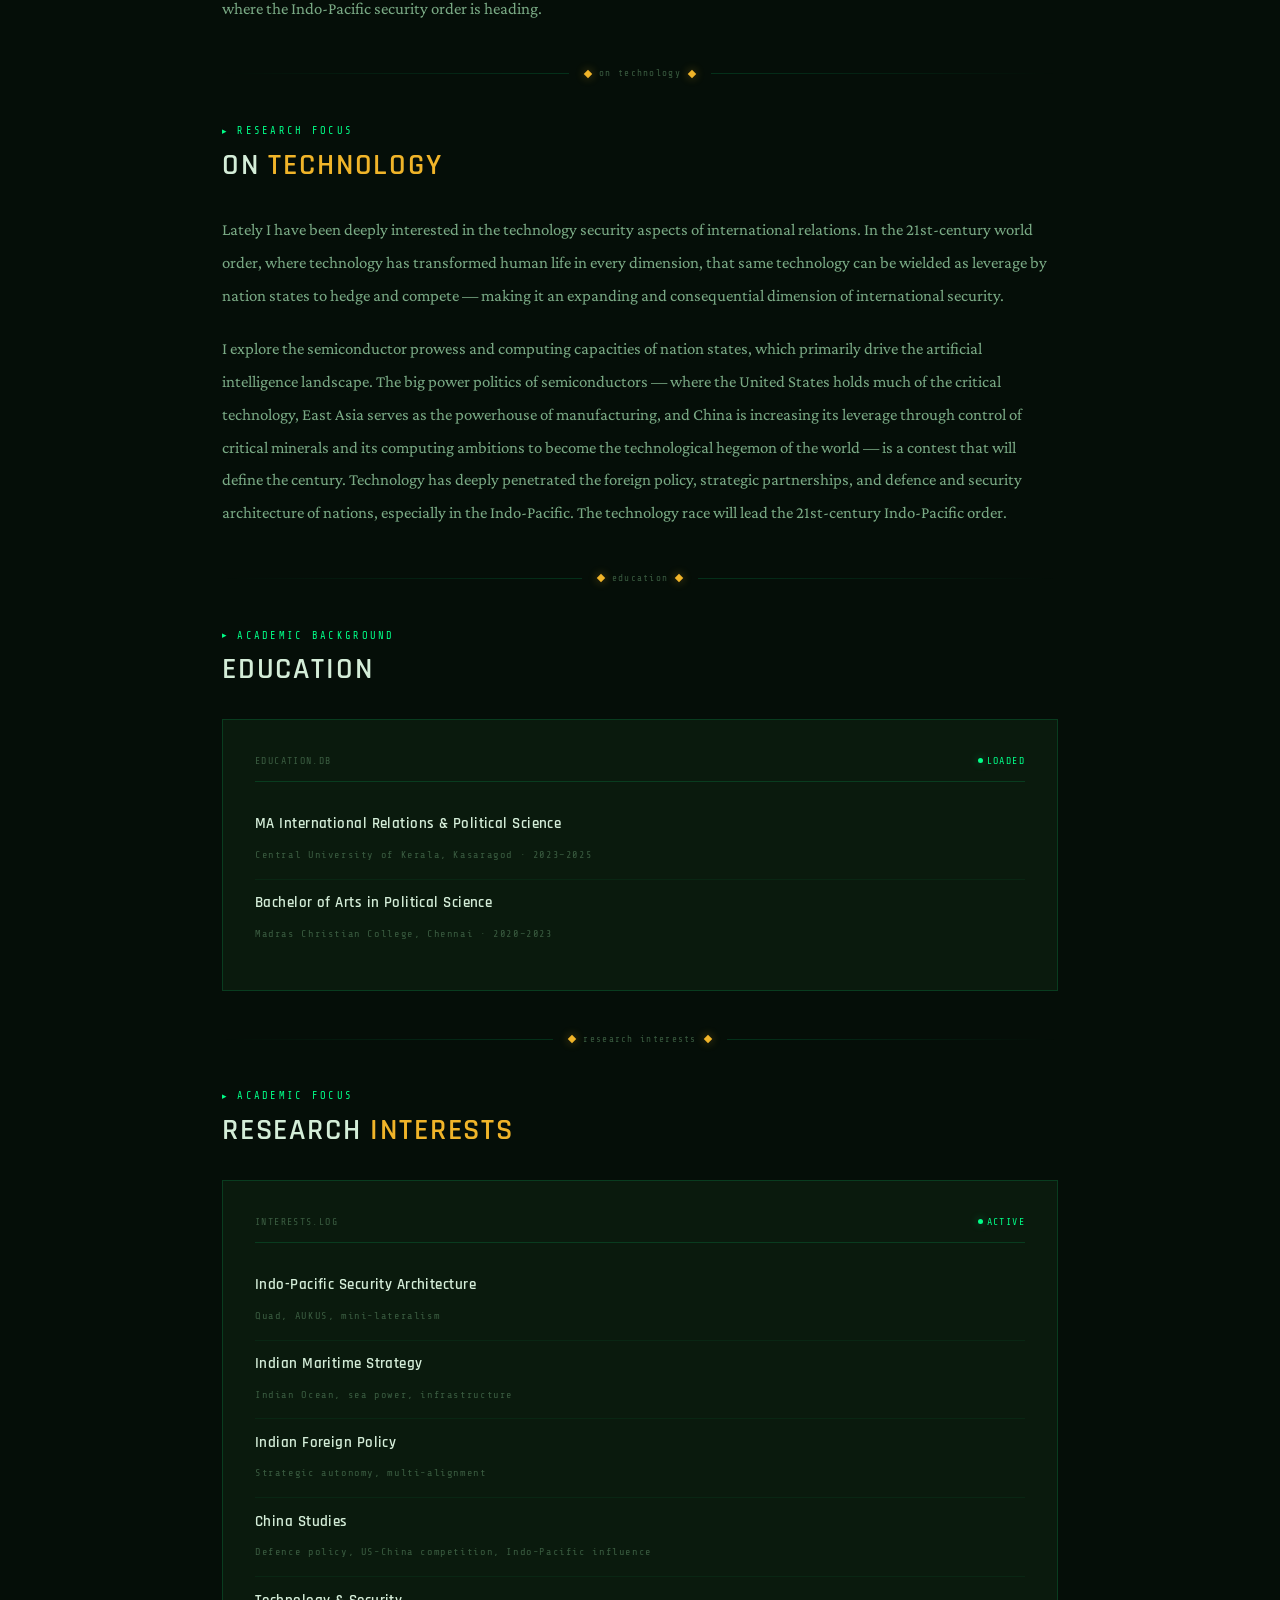
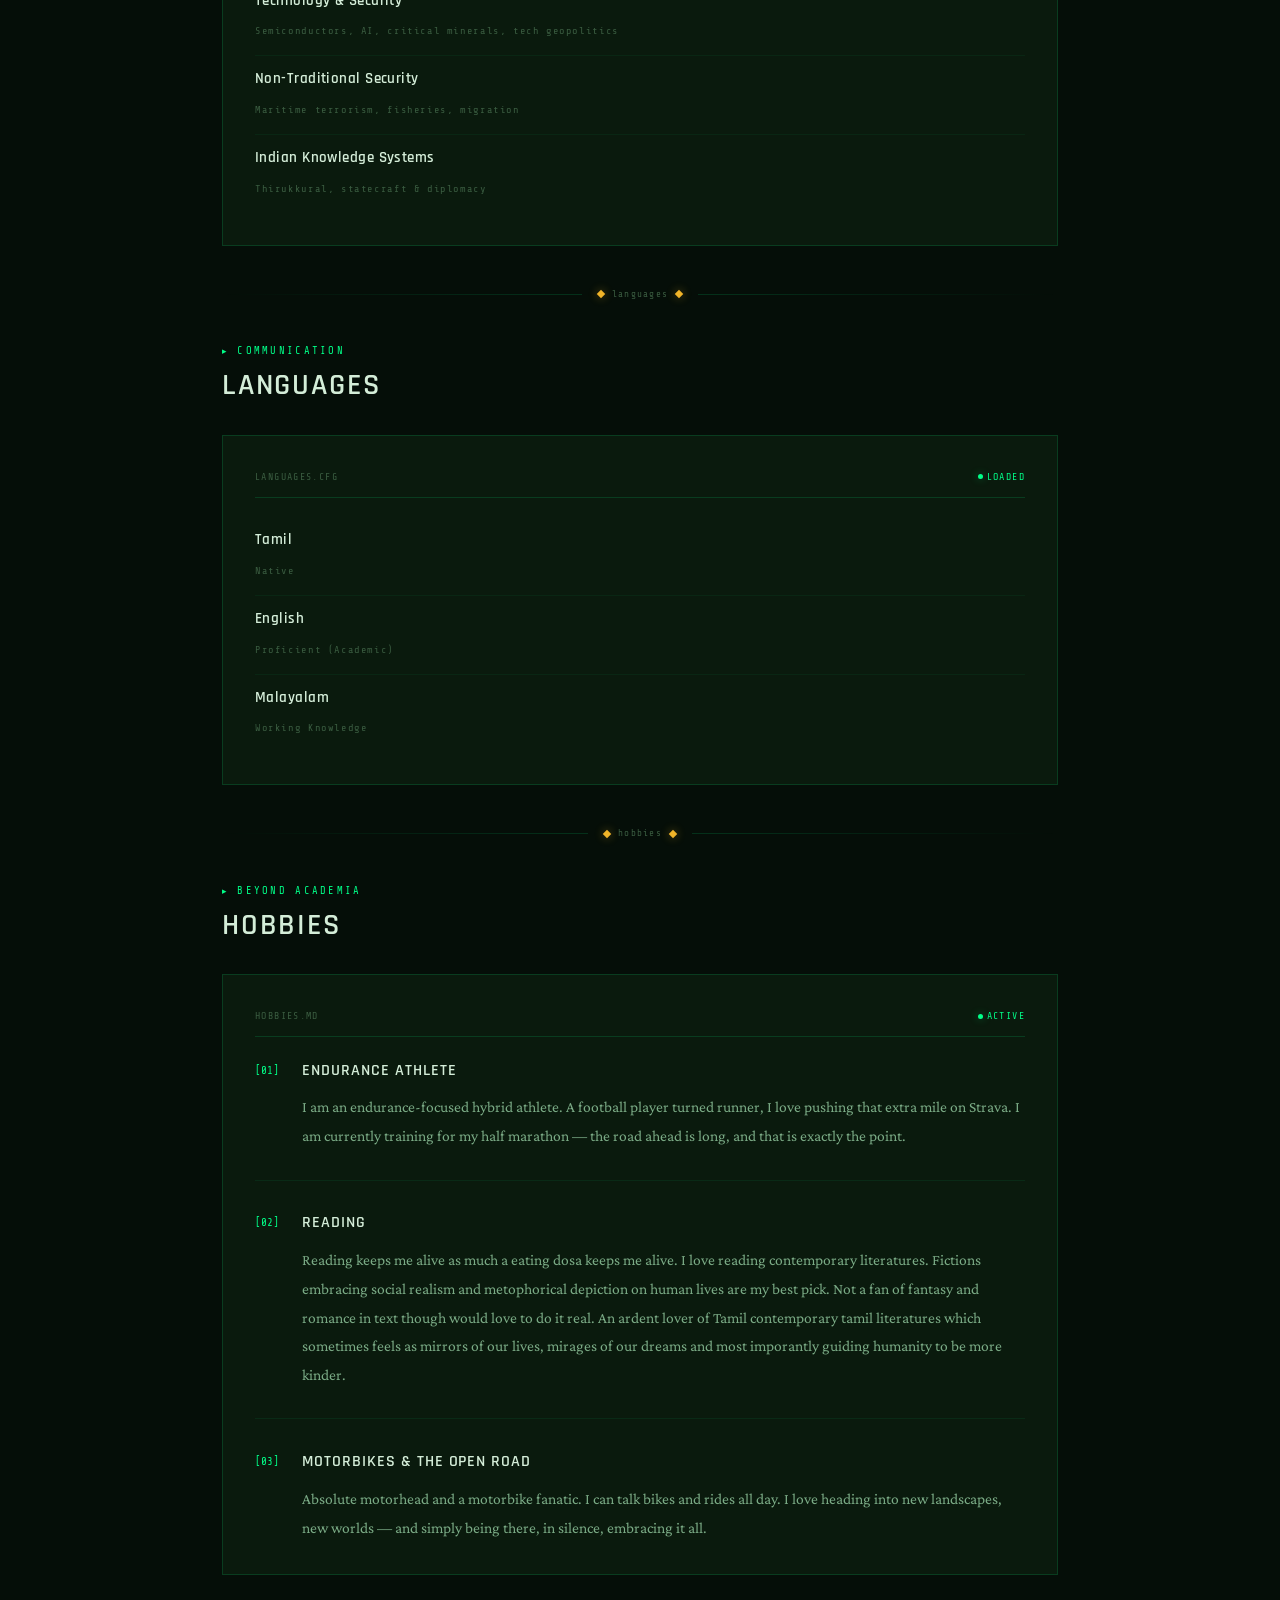
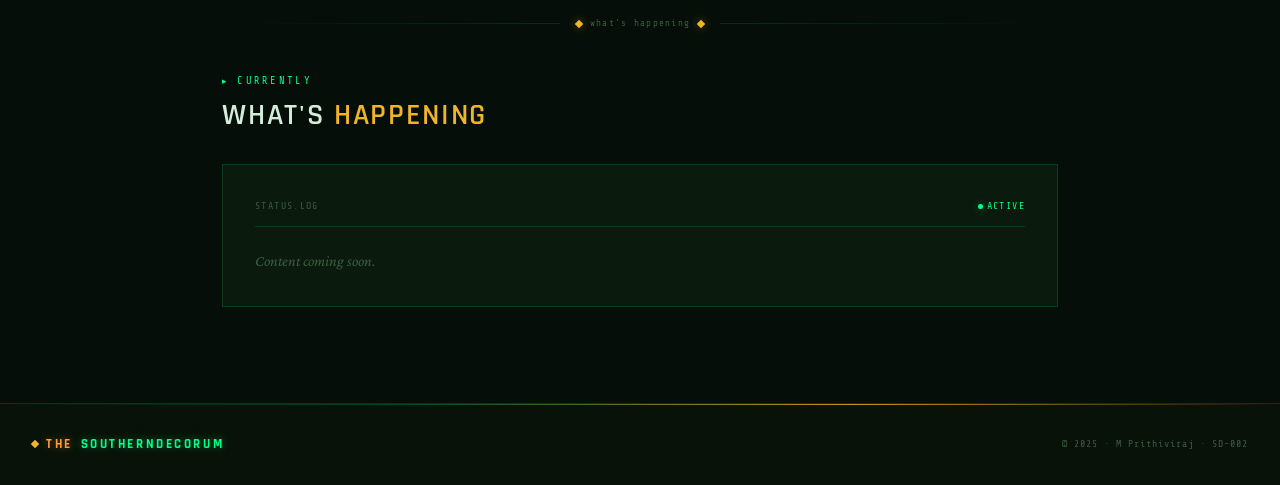
==== commit fe28f829: "Update about.html" ====
--- a/about.html
+++ b/about.html
@@ -1,152 +1,134 @@
 <!DOCTYPE html>
 <html lang="en">
 <head>
-  <meta charset="UTF-8">
-  <meta name="viewport" content="width=device-width, initial-scale=1.0">
-  <title>About — The Southerndecorum</title>
-  <link rel="stylesheet" href="style.css">
+<meta charset="UTF-8">
+<meta name="viewport" content="width=device-width, initial-scale=1.0">
+<title>About — The Southerndecorum</title>
+<link rel="stylesheet" href="style.css">
 </head>
 <body>
 <div class="grid-bg"></div>
-
 <nav>
-  <a href="index.html" class="nav-brand"><span class="dot"></span>The <span>Southerndecorum</span></a>
-  <ul class="nav-links">
-    <li><a href="index.html">Home</a></li>
-    <li><a href="about.html" class="active">About</a></li>
-    <li><a href="blog.html">Blog</a></li>
-    <li><a href="contact.html">Contact</a></li>
-  </ul>
+<a href="index.html" class="nav-brand"><span class="dot"></span><span class="clr-orange">The</span> <span class="clr-green">Southerndecorum</span></a>
+<ul class="nav-links">
+<li><a href="index.html">Home</a></li>
+<li><a href="about.html" class="active">About</a></li>
+<li><a href="blog.html">Blog</a></li>
+<li><a href="contact.html">Contact</a></li>
+</ul>
 </nav>
-
 <header class="page-header">
-  <div class="header-tag">Biography // SD-002</div>
-  <h1>About <em>Me</em></h1>
-  <div class="header-divider"><span>bio.load // complete</span></div>
+<div class="header-tag">Biography // SD-002</div>
+<h1><span class="clr-orange">About</span> <em class="clr-green">Me</em></h1>
+<div class="header-divider"><span>bio.load // complete</span></div>
 </header>
-
 <main class="inner">
-
-  <!-- Academic Biography -->
-  <div class="section-label">Who I Am</div>
-  <h2 class="section-heading">Academic <span>Biography</span></h2>
-  <div class="article-body">
-    <p>I am M Prithiviraj, a postgraduate scholar in International Relations and Political Science. My work centres on the academic and empirical study of international politics and security studies, where I strive to combine theoretical frameworks with historical empiricism, contemporary developments backed by data, and an objective focus to build analysis on international security.</p>
-    <p>My specific area of interest focuses on the comprehensive security dynamics of the Indo-Pacific region, specifically the Indian Ocean region. I have conducted extensive studies on the geopolitical developments in the region affecting its security architecture, and on developing mini-laterals such as the Quad, SQUAD, AUKUS, and ARF — examining how they strive to shape the security landscape of the region. I also focus on big power politics and maritime security conflicts between China and ASEAN members and other stakeholders. My primary objective in the security analysis of the Indo-Pacific is to analyse China's manifestation of influence in the region — its ambitions, manoeuvres, conflicts, defence build-up, and the arms race in the maritime Indo-Pacific — and how these developments collectively impact the comprehensive security dynamics of the region.</p>
-    <p>I have a strong conviction in India's approach to a rules-based order in the Indo-Pacific, and in its diplomacy to strengthen and empower regional developing partners for enhanced security and multidimensional cooperation. My dissertation examines the role of the Quad in the Indo-Pacific security architecture, how the Quad countries navigate the regional security dynamics, and China's counter-role within it. My ambition is to build a strong, data-backed, valid, and dynamic security analysis framework for the Indo-Pacific — and a roadmap for joint initiatives for long-term peace and development in the region by fostering a rules-based order.</p>
-    <p>I am also keenly interested in Indian national security and foreign-policy-led security initiatives.</p>
-  </div>
-
-  <!-- On China -->
-  <div class="tech-divider" style="margin-top:2.5rem;"><div class="td-inner"><span class="td-gem"></span> on china <span class="td-gem"></span></div></div>
-  <div class="section-label">Research Focus</div>
-  <h2 class="section-heading">On <span>China</span></h2>
-  <div class="article-body">
-    <p>I am an aspiring researcher on China's overall security, defence, and foreign policy studies. I strive to understand and decipher China's strategy and approaches to the 21st-century world order — its ambitions, intentions, and the risks posed to its immediate and more distant neighbours. My specific area of study on China is understanding its military and defence manifestations in the Indo-Pacific region and the nature of its relationships with regional partners.</p>
-    <p>I work on the US–China big power competition — the areas of contestation and the gaps between them, and the means by which both nations hedge on their respective strengths. Understanding this competition is central to any serious analysis of where the Indo-Pacific security order is heading.</p>
-  </div>
-
-  <!-- On Technology -->
-  <div class="tech-divider" style="margin-top:2.5rem;"><div class="td-inner"><span class="td-gem"></span> on technology <span class="td-gem"></span></div></div>
-  <div class="section-label">Research Focus</div>
-  <h2 class="section-heading">On <span>Technology</span></h2>
-  <div class="article-body">
-    <p>Lately I have been deeply interested in the technology security aspects of international relations. In the 21st-century world order, where technology has transformed human life in every dimension, that same technology can be wielded as leverage by nation states to hedge and compete — making it an expanding and consequential dimension of international security.</p>
-    <p>I explore the semiconductor prowess and computing capacities of nation states, which primarily drive the artificial intelligence landscape. The big power politics of semiconductors — where the United States holds much of the critical technology, East Asia serves as the powerhouse of manufacturing, and China is increasing its leverage through control of critical minerals and its computing ambitions to become the technological hegemon of the world — is a contest that will define the century. Technology has deeply penetrated the foreign policy, strategic partnerships, and defence and security architecture of nations, especially in the Indo-Pacific. The technology race will lead the 21st-century Indo-Pacific order.</p>
-  </div>
-
-  <!-- Education -->
-  <div class="tech-divider" style="margin-top:2.5rem;"><div class="td-inner"><span class="td-gem"></span> education <span class="td-gem"></span></div></div>
-  <div class="section-label">Academic Background</div>
-  <h2 class="section-heading">Education</h2>
-  <div class="panel">
-    <div class="panel-header"><span>education.db</span><span class="panel-status">loaded</span></div>
-    <div class="cred-item">
-      <strong>MA International Relations &amp; Political Science</strong>
-      <span>Central University of Kerala, Kasaragod · 2023–2025</span>
-    </div>
-    <div class="cred-item" style="border-bottom:none;">
-      <strong>Bachelor of Arts in Political Science</strong>
-      <span>Madras Christian College, Chennai · 2020–2023</span>
-    </div>
-  </div>
-
-  <!-- Research Interests -->
-  <div class="tech-divider" style="margin-top:2.5rem;"><div class="td-inner"><span class="td-gem"></span> research interests <span class="td-gem"></span></div></div>
-  <div class="section-label">Academic Focus</div>
-  <h2 class="section-heading">Research <span>Interests</span></h2>
-  <div class="panel">
-    <div class="panel-header"><span>interests.log</span><span class="panel-status">active</span></div>
-    <div class="cred-item"><strong>Indo-Pacific Security Architecture</strong><span>Quad, AUKUS, mini-lateralism</span></div>
-    <div class="cred-item"><strong>Indian Maritime Strategy</strong><span>Indian Ocean, sea power, infrastructure</span></div>
-    <div class="cred-item"><strong>Indian Foreign Policy</strong><span>Strategic autonomy, multi-alignment</span></div>
-    <div class="cred-item"><strong>China Studies</strong><span>Defence policy, US-China competition, Indo-Pacific influence</span></div>
-    <div class="cred-item"><strong>Technology &amp; Security</strong><span>Semiconductors, AI, critical minerals, tech geopolitics</span></div>
-    <div class="cred-item"><strong>Non-Traditional Security</strong><span>Maritime terrorism, fisheries, migration</span></div>
-    <div class="cred-item" style="border-bottom:none;"><strong>Indian Knowledge Systems</strong><span>Thirukkural, statecraft &amp; diplomacy</span></div>
-  </div>
-
-  <!-- Languages -->
-  <div class="tech-divider" style="margin-top:2.5rem;"><div class="td-inner"><span class="td-gem"></span> languages <span class="td-gem"></span></div></div>
-  <div class="section-label">Communication</div>
-  <h2 class="section-heading">Languages</h2>
-  <div class="panel">
-    <div class="panel-header"><span>languages.cfg</span><span class="panel-status">loaded</span></div>
-    <div class="cred-item"><strong>Tamil</strong><span>Native</span></div>
-    <div class="cred-item"><strong>English</strong><span>Proficient (Academic)</span></div>
-    <div class="cred-item" style="border-bottom:none;"><strong>Malayalam</strong><span>Working Knowledge</span></div>
-  </div>
-
-  <!-- Hobbies -->
-  <div class="tech-divider" style="margin-top:2.5rem;"><div class="td-inner"><span class="td-gem"></span> hobbies <span class="td-gem"></span></div></div>
-  <div class="section-label">Beyond Academia</div>
-  <h2 class="section-heading">Hobbies</h2>
-  <div class="panel">
-    <div class="panel-header"><span>hobbies.md</span><span class="panel-status">active</span></div>
-
-    <div style="display:flex;flex-direction:column;gap:1.8rem;">
-
-      <div style="display:flex;gap:1.2rem;align-items:flex-start;">
-        <div style="font-family:var(--mono);font-size:0.68rem;color:var(--em);flex-shrink:0;padding-top:4px;min-width:28px;">[01]</div>
-        <div>
-          <p style="font-family:var(--sans);font-size:1rem;font-weight:600;letter-spacing:0.06em;text-transform:uppercase;color:var(--text);margin-bottom:0.5rem;">Endurance Athlete</p>
-          <p style="font-family:var(--serif);font-size:0.97rem;color:var(--text-dim);line-height:1.85;">I am an endurance-focused hybrid athlete. A football player turned runner, I love pushing that extra mile on Strava. I am currently training for my half marathon — the road ahead is long, and that is exactly the point.</p>
-        </div>
-      </div>
-
-      <div style="border-top:1px solid rgba(0,255,136,0.07);padding-top:1.8rem;display:flex;gap:1.2rem;align-items:flex-start;">
-        <div style="font-family:var(--mono);font-size:0.68rem;color:var(--em);flex-shrink:0;padding-top:4px;min-width:28px;">[02]</div>
-        <div>
-          <p style="font-family:var(--sans);font-size:1rem;font-weight:600;letter-spacing:0.06em;text-transform:uppercase;color:var(--text);margin-bottom:0.5rem;">Reading</p>
-          <p style="font-family:var(--serif);font-size:0.97rem;color:var(--text-dim);line-height:1.85;">Reading keeps me alive as much a eating dosa keeps me alive. I love reading contemporary literatures. Fictions embracing social realism and metophorical depiction on human lives are my best pick. Not a fan of fantasy and romance in text though would love to do it real. An ardent lover of Tamil contemporary tamil literatures which sometimes feels as mirrors of our lives, mirages of our dreams and most imporantly guiding humanity to be more kinder.</p>
-        </div>
-      </div>
-
-      <div style="border-top:1px solid rgba(0,255,136,0.07);padding-top:1.8rem;display:flex;gap:1.2rem;align-items:flex-start;">
-        <div style="font-family:var(--mono);font-size:0.68rem;color:var(--em);flex-shrink:0;padding-top:4px;min-width:28px;">[03]</div>
-        <div>
-          <p style="font-family:var(--sans);font-size:1rem;font-weight:600;letter-spacing:0.06em;text-transform:uppercase;color:var(--text);margin-bottom:0.5rem;">Motorbikes &amp; The Open Road</p>
-          <p style="font-family:var(--serif);font-size:0.97rem;color:var(--text-dim);line-height:1.85;">Absolute motorhead and a motorbike fanatic. I can talk bikes and rides all day. I love heading into new landscapes, new worlds — and simply being there, in silence, embracing it all.</p>
-        </div>
-      </div>
-
-    </div>
-  </div>
-
-  <!-- What's Happening -->
-  <div class="tech-divider" style="margin-top:2.5rem;"><div class="td-inner"><span class="td-gem"></span> what's happening <span class="td-gem"></span></div></div>
-  <div class="section-label">Currently</div>
-  <h2 class="section-heading">What's <span>Happening</span></h2>
-  <div class="panel" style="min-height:80px;">
-    <div class="panel-header"><span>status.log</span><span class="panel-status">active</span></div>
-    <p style="font-family:var(--serif);font-size:0.95rem;color:var(--text-faint);font-style:italic;">Content coming soon.</p>
-  </div>
-
+<!-- Academic Biography -->
+<div class="section-label">Who I Am</div>
+<h2 class="section-heading">Academic <span>Biography</span></h2>
+<div class="article-body">
+<p>I am M Prithiviraj, a postgraduate scholar in International Relations and Political Science. My work centres on the academic and empirical study of international politics and security studies, where I strive to combine theoretical frameworks with historical empiricism, contemporary developments backed by data, and an objective focus to build analysis on international security.</p>
+<p>My specific area of interest focuses on the comprehensive security dynamics of the Indo-Pacific region, specifically the Indian Ocean region. I have conducted extensive studies on the geopolitical developments in the region affecting its security architecture, and on developing mini-laterals such as the Quad, SQUAD, AUKUS, and ARF — examining how they strive to shape the security landscape of the region. I also focus on big power politics and maritime security conflicts between China and ASEAN members and other stakeholders. My primary objective in the security analysis of the Indo-Pacific is to analyse China's manifestation of influence in the region — its ambitions, manoeuvres, conflicts, defence build-up, and the arms race in the maritime Indo-Pacific — and how these developments collectively impact the comprehensive security dynamics of the region.</p>
+<p>I have a strong conviction in India's approach to a rules-based order in the Indo-Pacific, and in its diplomacy to strengthen and empower regional developing partners for enhanced security and multidimensional cooperation. My dissertation examines the role of the Quad in the Indo-Pacific security architecture, how the Quad countries navigate the regional security dynamics, and China's counter-role within it. My ambition is to build a strong, data-backed, valid, and dynamic security analysis framework for the Indo-Pacific — and a roadmap for joint initiatives for long-term peace and development in the region by fostering a rules-based order.</p>
+<p>I am also keenly interested in Indian national security and foreign-policy-led security initiatives.</p>
+</div>
+<!-- On China -->
+<div class="tech-divider" style="margin-top:2.5rem;"><div class="td-inner"><span class="td-gem"></span> on china <span class="td-gem"></span></div></div>
+<div class="section-label">Research Focus</div>
+<h2 class="section-heading">On <span>China</span></h2>
+<div class="article-body">
+<p>I am an aspiring researcher on China's overall security, defence, and foreign policy studies. I strive to understand and decipher China's strategy and approaches to the 21st-century world order — its ambitions, intentions, and the risks posed to its immediate and more distant neighbours. My specific area of study on China is understanding its military and defence manifestations in the Indo-Pacific region and the nature of its relationships with regional partners.</p>
+<p>I work on the US–China big power competition — the areas of contestation and the gaps between them, and the means by which both nations hedge on their respective strengths. Understanding this competition is central to any serious analysis of where the Indo-Pacific security order is heading.</p>
+</div>
+<!-- On Technology -->
+<div class="tech-divider" style="margin-top:2.5rem;"><div class="td-inner"><span class="td-gem"></span> on technology <span class="td-gem"></span></div></div>
+<div class="section-label">Research Focus</div>
+<h2 class="section-heading">On <span>Technology</span></h2>
+<div class="article-body">
+<p>Lately I have been deeply interested in the technology security aspects of international relations. In the 21st-century world order, where technology has transformed human life in every dimension, that same technology can be wielded as leverage by nation states to hedge and compete — making it an expanding and consequential dimension of international security.</p>
+<p>I explore the semiconductor prowess and computing capacities of nation states, which primarily drive the artificial intelligence landscape. The big power politics of semiconductors — where the United States holds much of the critical technology, East Asia serves as the powerhouse of manufacturing, and China is increasing its leverage through control of critical minerals and its computing ambitions to become the technological hegemon of the world — is a contest that will define the century. Technology has deeply penetrated the foreign policy, strategic partnerships, and defence and security architecture of nations, especially in the Indo-Pacific. The technology race will lead the 21st-century Indo-Pacific order.</p>
+</div>
+<!-- Education -->
+<div class="tech-divider" style="margin-top:2.5rem;"><div class="td-inner"><span class="td-gem"></span> education <span class="td-gem"></span></div></div>
+<div class="section-label">Academic Background</div>
+<h2 class="section-heading">Education</h2>
+<div class="panel">
+<div class="panel-header"><span>education.db</span><span class="panel-status">loaded</span></div>
+<div class="cred-item">
+<strong>MA International Relations &amp; Political Science</strong>
+<span>Central University of Kerala, Kasaragod · 2023–2025</span>
+</div>
+<div class="cred-item" style="border-bottom:none;">
+<strong>Bachelor of Arts in Political Science</strong>
+<span>Madras Christian College, Chennai · 2020–2023</span>
+</div>
+</div>
+<!-- Research Interests -->
+<div class="tech-divider" style="margin-top:2.5rem;"><div class="td-inner"><span class="td-gem"></span> research interests <span class="td-gem"></span></div></div>
+<div class="section-label">Academic Focus</div>
+<h2 class="section-heading">Research <span>Interests</span></h2>
+<div class="panel">
+<div class="panel-header"><span>interests.log</span><span class="panel-status">active</span></div>
+<div class="cred-item"><strong>Indo-Pacific Security Architecture</strong><span>Quad, AUKUS, mini-lateralism</span></div>
+<div class="cred-item"><strong>Indian Maritime Strategy</strong><span>Indian Ocean, sea power, infrastructure</span></div>
+<div class="cred-item"><strong>Indian Foreign Policy</strong><span>Strategic autonomy, multi-alignment</span></div>
+<div class="cred-item"><strong>China Studies</strong><span>Defence policy, US-China competition, Indo-Pacific influence</span></div>
+<div class="cred-item"><strong>Technology &amp; Security</strong><span>Semiconductors, AI, critical minerals, tech geopolitics</span></div>
+<div class="cred-item"><strong>Non-Traditional Security</strong><span>Maritime terrorism, fisheries, migration</span></div>
+<div class="cred-item" style="border-bottom:none;"><strong>Indian Knowledge Systems</strong><span>Thirukkural, statecraft &amp; diplomacy</span></div>
+</div>
+<!-- Languages -->
+<div class="tech-divider" style="margin-top:2.5rem;"><div class="td-inner"><span class="td-gem"></span> languages <span class="td-gem"></span></div></div>
+<div class="section-label">Communication</div>
+<h2 class="section-heading">Languages</h2>
+<div class="panel">
+<div class="panel-header"><span>languages.cfg</span><span class="panel-status">loaded</span></div>
+<div class="cred-item"><strong>Tamil</strong><span>Native</span></div>
+<div class="cred-item"><strong>English</strong><span>Proficient (Academic)</span></div>
+<div class="cred-item" style="border-bottom:none;"><strong>Malayalam</strong><span>Working Knowledge</span></div>
+</div>
+<!-- Hobbies -->
+<div class="tech-divider" style="margin-top:2.5rem;"><div class="td-inner"><span class="td-gem"></span> hobbies <span class="td-gem"></span></div></div>
+<div class="section-label">Beyond Academia</div>
+<h2 class="section-heading">Hobbies</h2>
+<div class="panel">
+<div class="panel-header"><span>hobbies.md</span><span class="panel-status">active</span></div>
+<div style="display:flex;flex-direction:column;gap:1.8rem;">
+<div style="display:flex;gap:1.2rem;align-items:flex-start;">
+<div style="font-family:var(--mono);font-size:0.68rem;color:var(--em);flex-shrink:0;padding-top:4px;min-width:28px;">[01]</div>
+<div>
+<p style="font-family:var(--sans);font-size:1rem;font-weight:600;letter-spacing:0.06em;text-transform:uppercase;color:var(--text);margin-bottom:0.5rem;">Endurance Athlete</p>
+<p style="font-family:var(--serif);font-size:0.97rem;color:var(--text-dim);line-height:1.85;">I am an endurance-focused hybrid athlete. A football player turned runner, I love pushing that extra mile on Strava. I am currently training for my half marathon — the road ahead is long, and that is exactly the point.</p>
+</div>
+</div>
+<div style="border-top:1px solid rgba(0,255,136,0.07);padding-top:1.8rem;display:flex;gap:1.2rem;align-items:flex-start;">
+<div style="font-family:var(--mono);font-size:0.68rem;color:var(--em);flex-shrink:0;padding-top:4px;min-width:28px;">[02]</div>
+<div>
+<p style="font-family:var(--sans);font-size:1rem;font-weight:600;letter-spacing:0.06em;text-transform:uppercase;color:var(--text);margin-bottom:0.5rem;">Reading</p>
+<p style="font-family:var(--serif);font-size:0.97rem;color:var(--text-dim);line-height:1.85;">Reading keeps me alive as much a eating dosa keeps me alive. I love reading contemporary literatures. Fictions embracing social realism and metophorical depiction on human lives are my best pick. Not a fan of fantasy and romance in text though would love to do it real. An ardent lover of Tamil contemporary tamil literatures which sometimes feels as mirrors of our lives, mirages of our dreams and most imporantly guiding humanity to be more kinder.</p>
+</div>
+</div>
+<div style="border-top:1px solid rgba(0,255,136,0.07);padding-top:1.8rem;display:flex;gap:1.2rem;align-items:flex-start;">
+<div style="font-family:var(--mono);font-size:0.68rem;color:var(--em);flex-shrink:0;padding-top:4px;min-width:28px;">[03]</div>
+<div>
+<p style="font-family:var(--sans);font-size:1rem;font-weight:600;letter-spacing:0.06em;text-transform:uppercase;color:var(--text);margin-bottom:0.5rem;">Motorbikes &amp; The Open Road</p>
+<p style="font-family:var(--serif);font-size:0.97rem;color:var(--text-dim);line-height:1.85;">Absolute motorhead and a motorbike fanatic. I can talk bikes and rides all day. I love heading into new landscapes, new worlds — and simply being there, in silence, embracing it all.</p>
+</div>
+</div>
+</div>
+</div>
+<!-- What's Happening -->
+<div class="tech-divider" style="margin-top:2.5rem;"><div class="td-inner"><span class="td-gem"></span> what's happening <span class="td-gem"></span></div></div>
+<div class="section-label">Currently</div>
+<h2 class="section-heading">What's <span>Happening</span></h2>
+<div class="panel" style="min-height:80px;">
+<div class="panel-header"><span>status.log</span><span class="panel-status">active</span></div>
+<p style="font-family:var(--serif);font-size:0.95rem;color:var(--text-faint);font-style:italic;">Content coming soon.</p>
+</div>
 </main>
-
 <footer>
-  <div class="footer-brand"><span class="fd"></span> The <span>Southerndecorum</span></div>
-  <div class="footer-note">© 2025 · M Prithiviraj · SD-002</div>
+<div class="footer-brand"><span class="fd"></span> <span class="clr-orange">The</span> <span class="clr-green">Southerndecorum</span></div>
+<div class="footer-note">© 2025 · M Prithiviraj · SD-002</div>
 </footer>
 </body>
 </html>
--- a/style.css
+++ b/style.css
@@ -313,3 +313,15 @@
   .blog-entry { grid-template-columns: 56px 1fr; } .blog-arrow { display: none; }
   footer { flex-direction: column; text-align: center; padding: 1.4rem 1rem; }
 }
+
+/* ══════════════════════════════════════════════════════
+   TRICOLOUR TITLE OVERRIDES
+   Applied via .clr-orange / .clr-white / .clr-green
+   classes added directly on words in the HTML.
+   !important is used because these override more specific
+   existing rules (e.g. .site-h1 em, .nav-brand span) that
+   were previously forcing everything to gold.
+   ══════════════════════════════════════════════════════ */
+.clr-orange { color: #ff9933 !important; text-shadow: 0 0 8px rgba(255,153,51,0.45) !important; }
+.clr-white  { color: #ffffff !important; text-shadow: 0 0 8px rgba(255,255,255,0.35) !important; }
+.clr-green  { color: var(--em) !important; text-shadow: var(--glow-sm) !important; }
